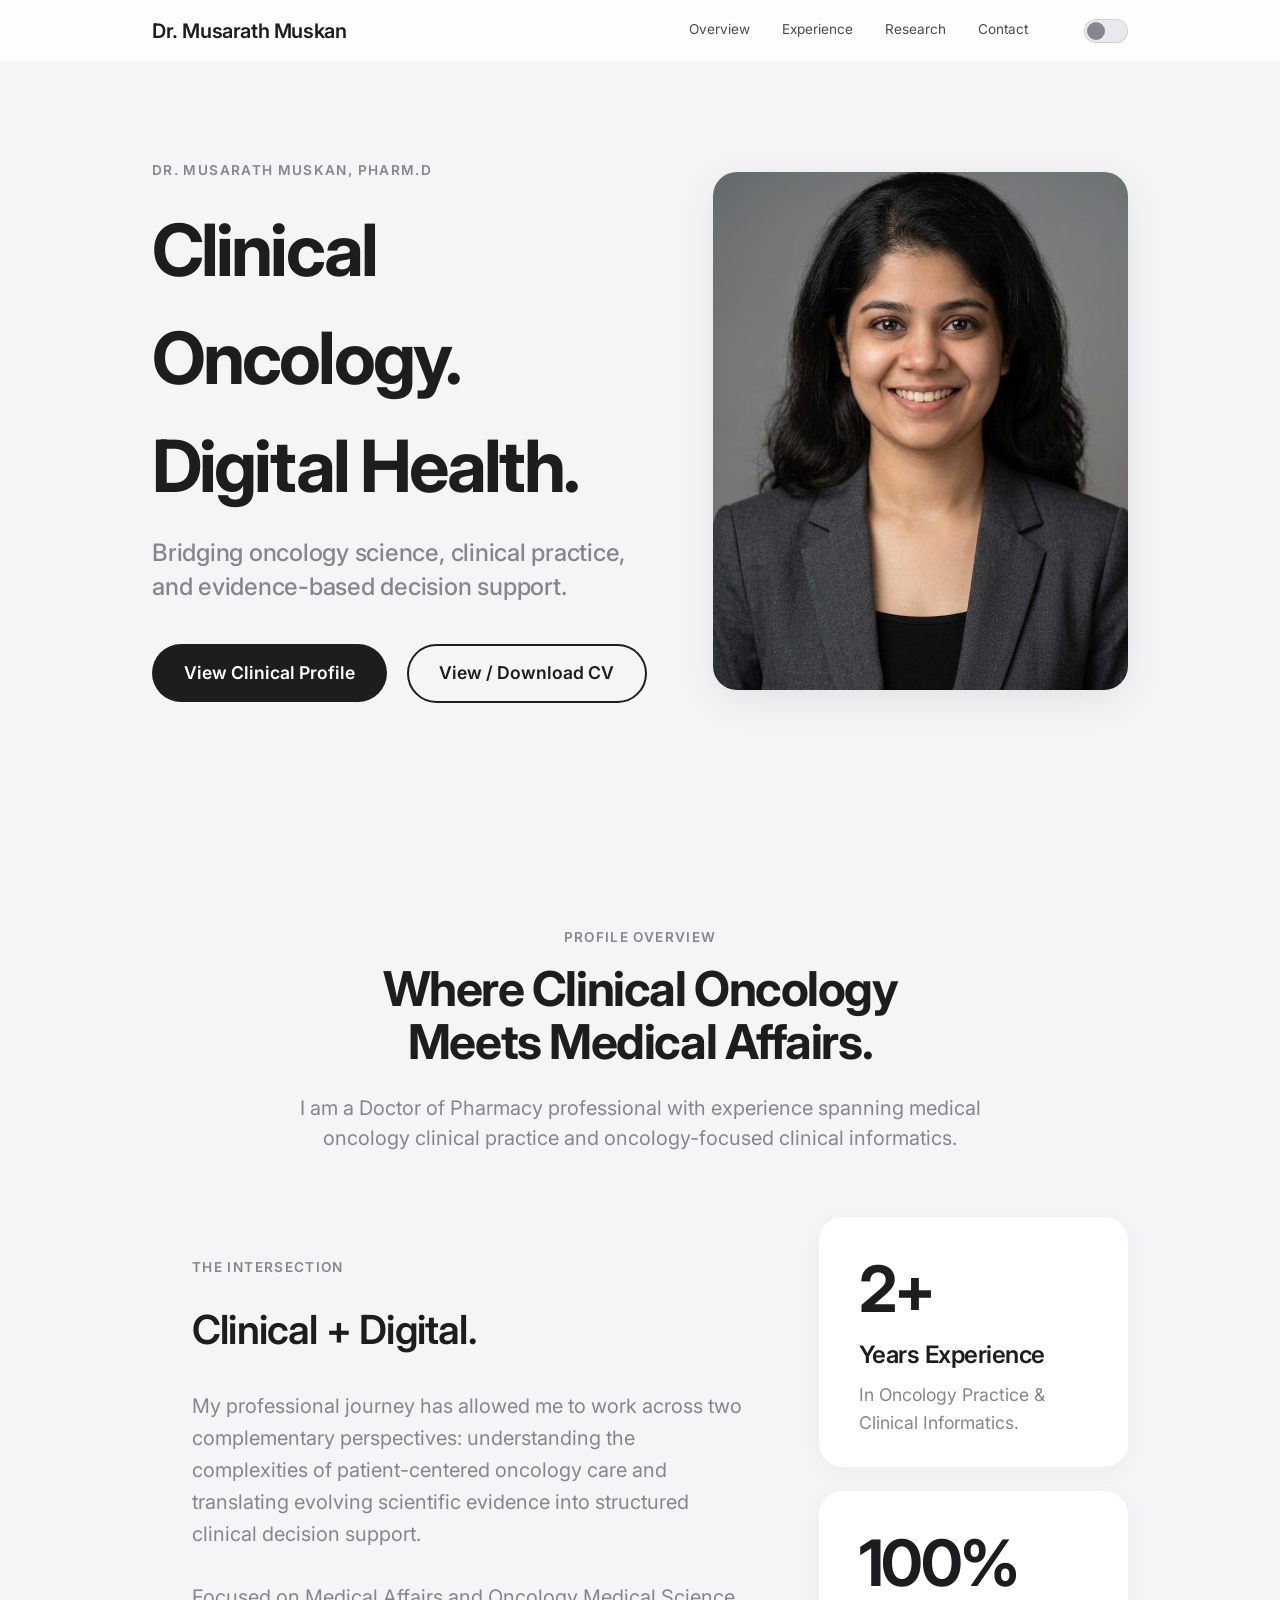
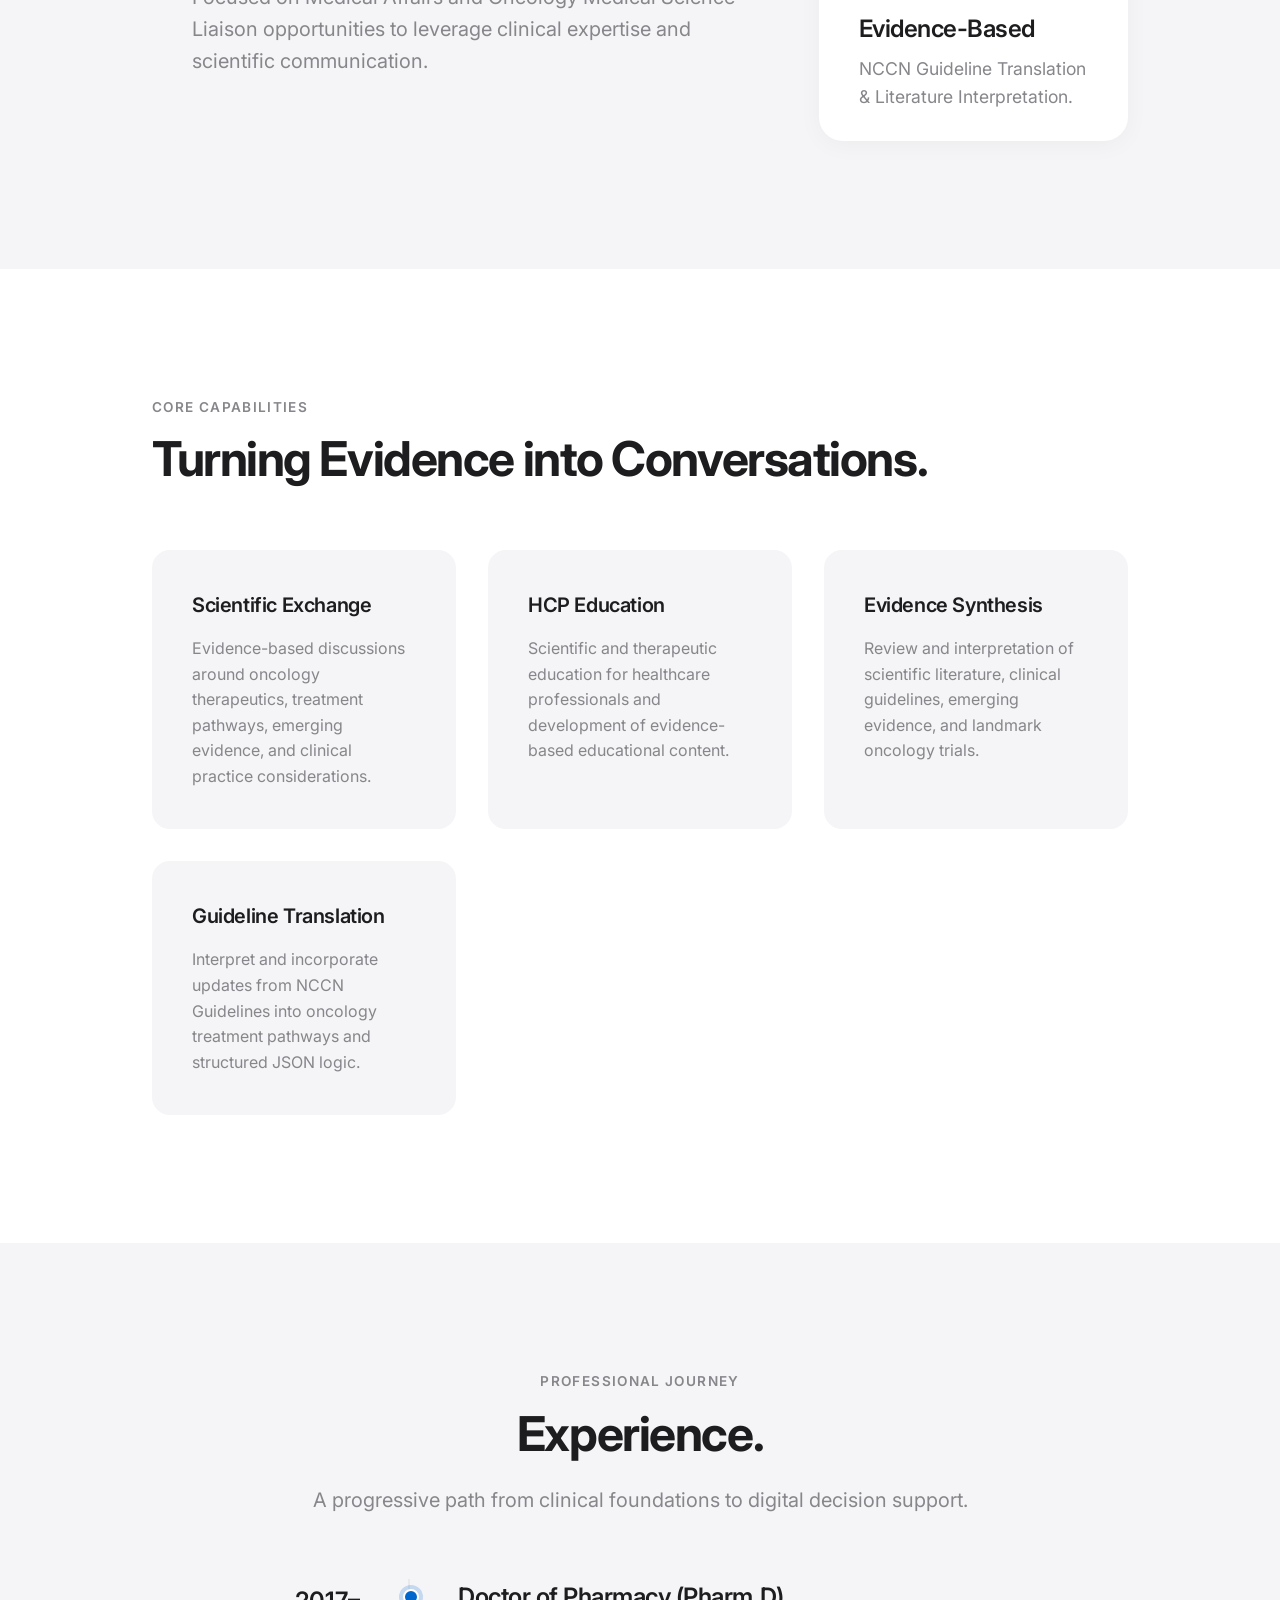
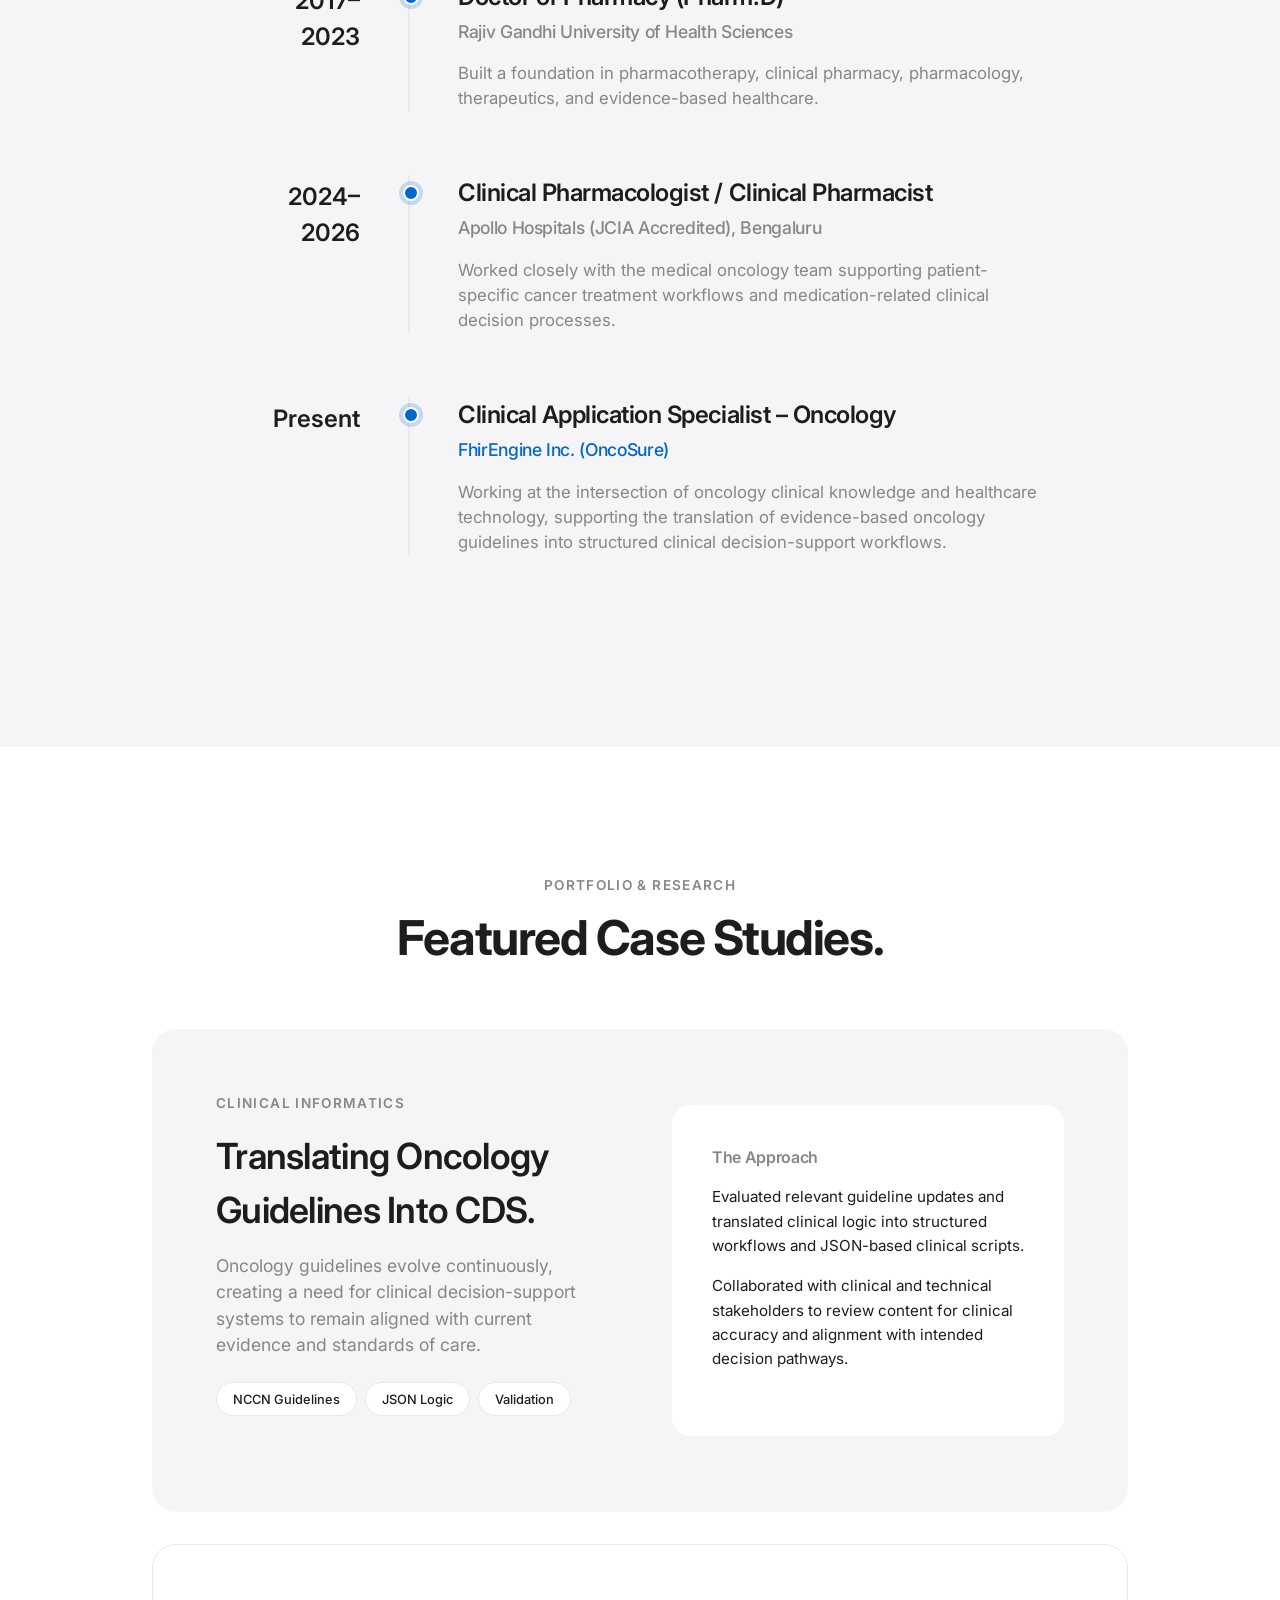
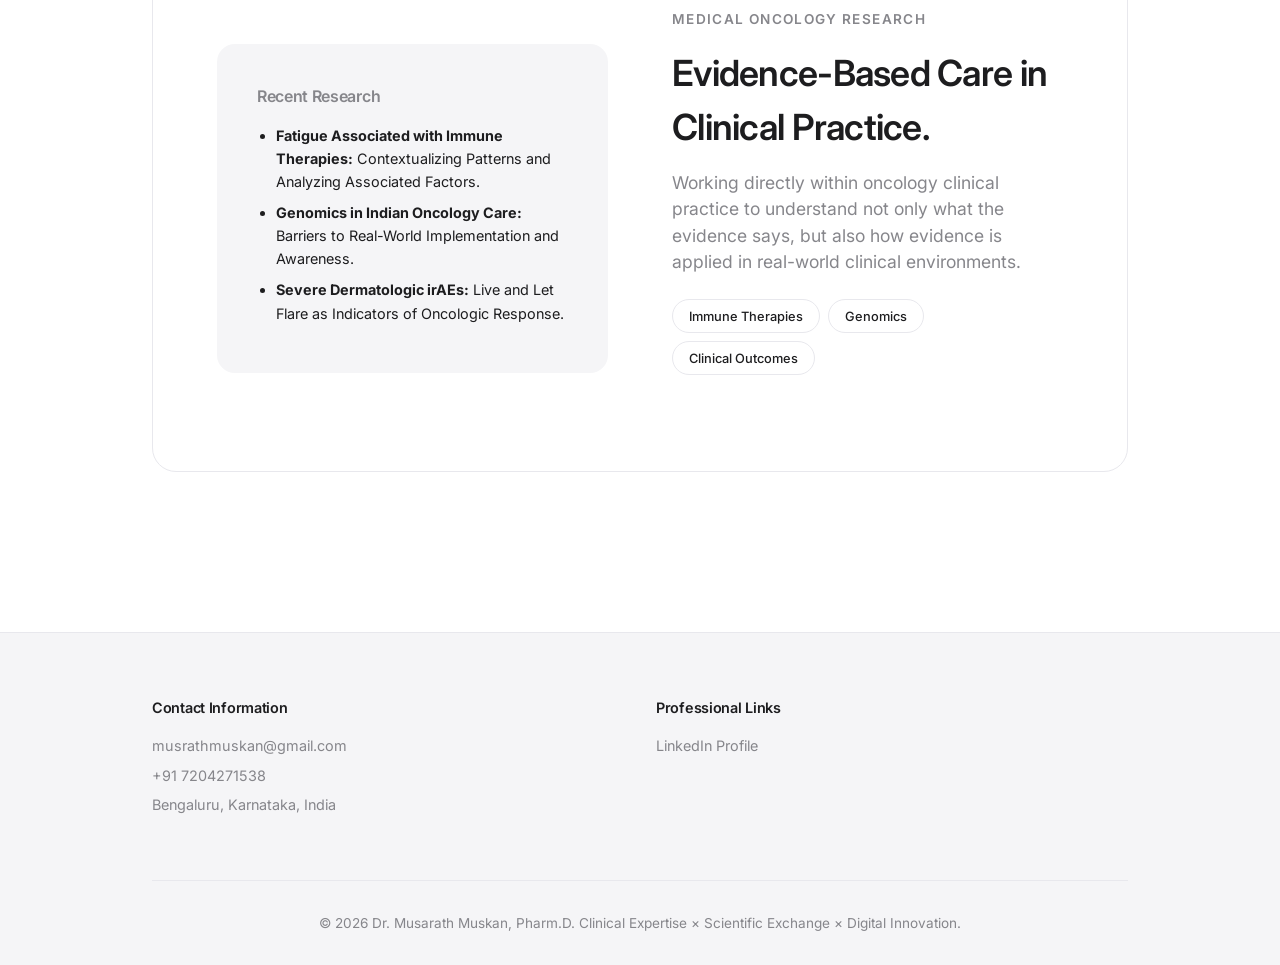
==== index.html @ 9c5adc6e "Initial commit: Clinical Portfolio" ====
<!DOCTYPE html>
<html lang="en">
<head>
    <meta charset="UTF-8">
    <meta name="viewport" content="width=device-width, initial-scale=1.0">
    <title>Dr. Musarath Muskan, Pharm.D</title>
    <meta name="description" content="Portfolio of Dr. Musarath Muskan, Pharm.D. Bridging clinical practice, oncology science, and digital decision support.">
    
    <!-- Open Graph / LinkedIn Meta Tags -->
    <meta property="og:type" content="website">
    <meta property="og:title" content="Dr. Musarath Muskan | Clinical Oncology & Digital Health">
    <meta property="og:description" content="Portfolio of Dr. Musarath Muskan, Pharm.D. Bridging oncology science, clinical practice, and evidence-based decision support.">
    <meta property="og:image" content="assets/profile.png">

    <link href="https://fonts.googleapis.com/css2?family=Inter:wght@400;500;600;700&display=swap" rel="stylesheet">
    <link rel="stylesheet" href="styles.css">
</head>
<body>

    <!-- NAVIGATION -->
    <nav class="navbar">
        <div class="container nav-content">
            <div class="nav-logo">Dr. Musarath Muskan</div>
            <div class="nav-links">
                <a href="#overview">Overview</a>
                <a href="#experience">Experience</a>
                <a href="#research">Research</a>
                <a href="#contact">Contact</a>
                
                <label class="theme-switch" aria-label="Toggle Dark Mode">
                    <input type="checkbox" id="theme-toggle">
                    <span class="slider"></span>
                </label>
            </div>
        </div>
    </nav>

    <main>
        <!-- HERO -->
        <section class="hero">
            <div class="container">
                <div class="hero-grid">
                    <div class="hero-content">
                        <span class="eyebrow reveal" style="text-align: left;">Dr. Musarath Muskan, Pharm.D</span>
                        <h1 class="hero-title reveal">Clinical Oncology.<br>Digital Health.</h1>
                        <p class="hero-subtitle reveal">Bridging oncology science, clinical practice, and evidence-based decision support.</p>
                        <div class="hero-actions reveal">
                            <a href="#overview" class="btn btn-primary">View Clinical Profile</a>
                            <a href="resume.html" class="btn btn-outline" style="margin-left: 1rem;">View / Download CV</a>
                        </div>
                    </div>
                    <div class="hero-visual reveal">
                        <div class="hero-image-container">
                            <img src="assets/profile.png" alt="Dr. Musarath Muskan" class="hero-image">
                        </div>
                    </div>
                </div>
            </div>
        </section>

        <!-- BENTO GRID (Overview) -->
        <section id="overview" class="bg-gray">
            <div class="container">
                <div class="text-center">
                    <span class="eyebrow reveal">Profile Overview</span>
                    <h2 class="section-title reveal">Where Clinical Oncology<br>Meets Medical Affairs.</h2>
                    <p class="section-subtitle reveal">I am a Doctor of Pharmacy professional with experience spanning medical oncology clinical practice and oncology-focused clinical informatics.</p>
                </div>

                <div class="bento-grid">
                    <div class="bento-card large reveal">
                        <span class="eyebrow">The Intersection</span>
                        <h3>Clinical + Digital.</h3>
                        <p>My professional journey has allowed me to work across two complementary perspectives: understanding the complexities of patient-centered oncology care and translating evolving scientific evidence into structured clinical decision support.</p>
                        <p class="text-muted">Focused on Medical Affairs and Oncology Medical Science Liaison opportunities to leverage clinical expertise and scientific communication.</p>
                    </div>
                    <div class="bento-card reveal">
                        <div class="stat-number">2+</div>
                        <h3>Years Experience</h3>
                        <p class="text-muted">In Oncology Practice & Clinical Informatics.</p>
                    </div>
                    <div class="bento-card reveal">
                        <div class="stat-number">100%</div>
                        <h3>Evidence-Based</h3>
                        <p class="text-muted">NCCN Guideline Translation & Literature Interpretation.</p>
                    </div>
                </div>
            </div>
        </section>

        <!-- CAPABILITIES (Cards Row) -->
        <section>
            <div class="container">
                <span class="eyebrow reveal">Core Capabilities</span>
                <h2 class="section-title reveal" style="margin-bottom: 4rem;">Turning Evidence into Conversations.</h2>
                
                <div class="cards-row">
                    <div class="info-card reveal">
                        <h4>Scientific Exchange</h4>
                        <p>Evidence-based discussions around oncology therapeutics, treatment pathways, emerging evidence, and clinical practice considerations.</p>
                    </div>
                    <div class="info-card reveal">
                        <h4>HCP Education</h4>
                        <p>Scientific and therapeutic education for healthcare professionals and development of evidence-based educational content.</p>
                    </div>
                    <div class="info-card reveal">
                        <h4>Evidence Synthesis</h4>
                        <p>Review and interpretation of scientific literature, clinical guidelines, emerging evidence, and landmark oncology trials.</p>
                    </div>
                    <div class="info-card reveal">
                        <h4>Guideline Translation</h4>
                        <p>Interpret and incorporate updates from NCCN Guidelines into oncology treatment pathways and structured JSON logic.</p>
                    </div>
                </div>
            </div>
        </section>

        <!-- EXPERIENCE (Timeline) -->
        <section id="experience" class="bg-gray">
            <div class="container">
                <div class="text-center">
                    <span class="eyebrow reveal">Professional Journey</span>
                    <h2 class="section-title reveal">Experience.</h2>
                    <p class="section-subtitle reveal">A progressive path from clinical foundations to digital decision support.</p>
                </div>

                <div class="journey-timeline">
                    <div class="journey-item reveal">
                        <div class="journey-year">2017–2023</div>
                        <div class="journey-content">
                            <h3>Doctor of Pharmacy (Pharm.D)</h3>
                            <h4>Rajiv Gandhi University of Health Sciences</h4>
                            <p>Built a foundation in pharmacotherapy, clinical pharmacy, pharmacology, therapeutics, and evidence-based healthcare.</p>
                        </div>
                    </div>
                    <div class="journey-item reveal">
                        <div class="journey-year">2024–2026</div>
                        <div class="journey-content">
                            <h3>Clinical Pharmacologist / Clinical Pharmacist</h3>
                            <h4>Apollo Hospitals (JCIA Accredited), Bengaluru</h4>
                            <p>Worked closely with the medical oncology team supporting patient-specific cancer treatment workflows and medication-related clinical decision processes.</p>
                        </div>
                    </div>
                    <div class="journey-item active reveal">
                        <div class="journey-year">Present</div>
                        <div class="journey-content">
                            <h3>Clinical Application Specialist – Oncology</h3>
                            <h4 style="color: var(--accent-blue);">FhirEngine Inc. (OncoSure)</h4>
                            <p>Working at the intersection of oncology clinical knowledge and healthcare technology, supporting the translation of evidence-based oncology guidelines into structured clinical decision-support workflows.</p>
                        </div>
                    </div>
                </div>
            </div>
        </section>

        <!-- CASE STUDIES -->
        <section id="research">
            <div class="container">
                <span class="eyebrow reveal text-center">Portfolio & Research</span>
                <h2 class="section-title reveal text-center" style="margin-bottom: 4rem;">Featured Case Studies.</h2>

                <!-- Case 1 -->
                <div class="case-study reveal">
                    <div>
                        <span class="eyebrow">Clinical Informatics</span>
                        <h3>Translating Oncology Guidelines Into CDS.</h3>
                        <p>Oncology guidelines evolve continuously, creating a need for clinical decision-support systems to remain aligned with current evidence and standards of care.</p>
                        <div class="case-tags">
                            <span class="case-tag">NCCN Guidelines</span>
                            <span class="case-tag">JSON Logic</span>
                            <span class="case-tag">Validation</span>
                        </div>
                    </div>
                    <div>
                        <div class="info-card" style="background: var(--bg-card);">
                            <h4 style="font-size: 1rem; color: var(--text-secondary);">The Approach</h4>
                            <p style="font-size: 0.95rem; margin-bottom: 1rem; color: var(--text-primary);">Evaluated relevant guideline updates and translated clinical logic into structured workflows and JSON-based clinical scripts.</p>
                            <p style="font-size: 0.95rem; color: var(--text-primary);">Collaborated with clinical and technical stakeholders to review content for clinical accuracy and alignment with intended decision pathways.</p>
                        </div>
                    </div>
                </div>

                <!-- Case 2 -->
                <div class="case-study reverse reveal">
                    <div>
                        <div class="info-card">
                            <h4 style="font-size: 1rem; color: var(--text-secondary);">Recent Research</h4>
                            <ul style="font-size: 0.9rem; color: var(--text-primary); padding-left: 1.2rem; line-height: 1.6;">
                                <li style="margin-bottom: 0.5rem;"><strong>Fatigue Associated with Immune Therapies:</strong> Contextualizing Patterns and Analyzing Associated Factors.</li>
                                <li style="margin-bottom: 0.5rem;"><strong>Genomics in Indian Oncology Care:</strong> Barriers to Real-World Implementation and Awareness.</li>
                                <li style="margin-bottom: 0.5rem;"><strong>Severe Dermatologic irAEs:</strong> Live and Let Flare as Indicators of Oncologic Response.</li>
                            </ul>
                        </div>
                    </div>
                    <div>
                        <span class="eyebrow">Medical Oncology Research</span>
                        <h3>Evidence-Based Care in Clinical Practice.</h3>
                        <p>Working directly within oncology clinical practice to understand not only what the evidence says, but also how evidence is applied in real-world clinical environments.</p>
                        <div class="case-tags">
                            <span class="case-tag">Immune Therapies</span>
                            <span class="case-tag">Genomics</span>
                            <span class="case-tag">Clinical Outcomes</span>
                        </div>
                    </div>
                </div>
            </div>
        </section>
    </main>

    <footer class="site-footer" id="contact">
        <div class="container">
            <div class="footer-grid">
                <div class="footer-col">
                    <h4>Contact Information</h4>
                    <a href="mailto:musrathmuskan@gmail.com">musrathmuskan@gmail.com</a>
                    <a href="tel:+917204271538">+91 7204271538</a>
                    <p class="text-muted" style="font-size: 0.9rem; margin-top: 0.5rem;">Bengaluru, Karnataka, India</p>
                </div>
                <div class="footer-col">
                    <h4>Professional Links</h4>
                    <a href="https://www.linkedin.com/in/dr-musarath-muskan-1335891b9/" target="_blank">LinkedIn Profile</a>
                </div>
            </div>
            <div class="footer-bottom">
                &copy; 2026 Dr. Musarath Muskan, Pharm.D. Clinical Expertise × Scientific Exchange × Digital Innovation.
            </div>
        </div>
    </footer>

    <script src="script.js"></script>
</body>
</html>
---- styles.css ----
:root {
    /* Colors (Apple Aesthetic) */
    --bg-primary: #ffffff;
    --bg-secondary: #f5f5f7;
    --bg-tertiary: #e8e8ed;
    --bg-card: #ffffff;
    
    --text-primary: #1d1d1f;
    --text-secondary: #86868b;
    --text-tertiary: #cecece;
    
    --accent-blue: #0066cc;
    --accent-blue-hover: #0077ed;
    
    /* Navbar Theme */
    --nav-bg: rgba(255, 255, 255, 0.8);
    --nav-bg-scrolled: rgba(255, 255, 255, 0.95);
    --nav-border: rgba(0, 0, 0, 0.05);
    --nav-border-scrolled: rgba(0, 0, 0, 0.1);
    
    /* Typography */
    --font-sans: 'Inter', -apple-system, BlinkMacSystemFont, "Segoe UI", Roboto, Helvetica, Arial, sans-serif;
    
    /* Layout */
    --border-radius-lg: 24px;
    --border-radius-md: 18px;
    --shadow-soft: 0 4px 24px rgba(0, 0, 0, 0.04);
    --shadow-hover: 0 10px 40px rgba(0, 0, 0, 0.08);
    
    /* Transitions */
    --transition-smooth: all 0.4s cubic-bezier(0.25, 1, 0.5, 1);
}

[data-theme="dark"] {
    --bg-primary: #000000;
    --bg-secondary: #141414;
    --bg-tertiary: #2d2d2f;
    --bg-card: #1c1c1e;
    
    --text-primary: #ffffff;
    --text-secondary: #ebebf5; /* Much brighter for readability */
    --text-tertiary: rgba(235, 235, 245, 0.6);
    
    --accent-blue: #2997ff;
    --accent-blue-hover: #0071e3;
    
    --nav-bg: rgba(0, 0, 0, 0.8);
    --nav-bg-scrolled: rgba(29, 29, 31, 0.95);
    --nav-border: rgba(255, 255, 255, 0.1);
    --nav-border-scrolled: rgba(255, 255, 255, 0.15);
    
    --shadow-soft: 0 4px 24px rgba(0, 0, 0, 0.4);
    --shadow-hover: 0 10px 40px rgba(0, 0, 0, 0.6);
}

* {
    margin: 0;
    padding: 0;
    box-sizing: border-box;
    -webkit-font-smoothing: antialiased;
    -moz-osx-font-smoothing: grayscale;
}

html {
    scroll-behavior: smooth;
    font-size: 16px;
}

body {
    font-family: var(--font-sans);
    color: var(--text-primary);
    background-color: var(--bg-primary);
    line-height: 1.5;
    overflow-x: hidden;
}

h1, h2, h3, h4, h5, h6 {
    font-weight: 600;
    letter-spacing: -0.02em;
}

a {
    text-decoration: none;
    color: var(--accent-blue);
    transition: var(--transition-smooth);
}
a:hover {
    text-decoration: underline;
}

.container {
    max-width: 1040px;
    margin: 0 auto;
    padding: 0 2rem;
}

section {
    padding: 8rem 0;
}
section.bg-gray {
    background-color: var(--bg-secondary);
}

/* Typography Utilities */
.text-center { text-align: center; }
.text-muted { color: var(--text-secondary); }

.eyebrow {
    font-size: 0.85rem;
    font-weight: 600;
    text-transform: uppercase;
    letter-spacing: 0.1em;
    color: var(--text-secondary);
    margin-bottom: 1rem;
    display: block;
}

.section-title {
    font-size: 3rem;
    font-weight: 700;
    line-height: 1.1;
    margin-bottom: 1.5rem;
    letter-spacing: -0.03em;
}

.section-subtitle {
    font-size: 1.25rem;
    color: var(--text-secondary);
    max-width: 700px;
    margin: 0 auto 4rem;
}

/* ===============
   NAVIGATION
   =============== */
.navbar {
    position: fixed;
    top: 0; width: 100%;
    z-index: 100;
    background-color: var(--nav-bg);
    backdrop-filter: saturate(180%) blur(20px);
    -webkit-backdrop-filter: saturate(180%) blur(20px);
    border-bottom: 1px solid var(--nav-border);
    padding: 1rem 0;
    transition: var(--transition-smooth);
}
.navbar.scrolled {
    background-color: var(--nav-bg-scrolled);
    border-bottom: 1px solid var(--nav-border-scrolled);
}

.nav-content {
    display: flex;
    justify-content: space-between;
    align-items: center;
}

.nav-logo {
    font-size: 1.25rem;
    font-weight: 600;
    color: var(--text-primary);
    letter-spacing: -0.02em;
}

.nav-links {
    display: flex;
    gap: 2rem;
}

.nav-links a {
    color: var(--text-primary);
    font-size: 0.85rem;
    font-weight: 400;
    opacity: 0.8;
}
.nav-links a:hover {
    opacity: 1;
    text-decoration: none;
}

/* Theme Switch Toggle */
.theme-switch {
    position: relative;
    display: inline-block;
    width: 44px;
    height: 24px;
    margin-left: 1.5rem;
}
.theme-switch input {
    opacity: 0;
    width: 0;
    height: 0;
}
.slider {
    position: absolute;
    cursor: pointer;
    top: 0; left: 0; right: 0; bottom: 0;
    background-color: var(--bg-tertiary);
    transition: var(--transition-smooth);
    border-radius: 24px;
    border: 1px solid var(--nav-border-scrolled);
}
.slider:before {
    position: absolute;
    content: "";
    height: 18px;
    width: 18px;
    left: 2px;
    bottom: 2px;
    background-color: var(--text-secondary);
    transition: var(--transition-smooth);
    border-radius: 50%;
}
input:checked + .slider {
    background-color: var(--accent-blue);
    border-color: var(--accent-blue);
}
input:checked + .slider:before {
    transform: translateX(20px);
    background-color: #ffffff;
}

/* ===============
   HERO SECTION
   =============== */
.hero {
    padding-top: 10rem;
    padding-bottom: 6rem;
    background-color: var(--bg-secondary);
    overflow: hidden;
}

.hero-grid {
    display: grid;
    grid-template-columns: 1.2fr 1fr;
    gap: 4rem;
    align-items: center;
}

.hero-content {
    text-align: left;
}

.hero-title {
    font-size: 4.5rem;
    font-weight: 700;
    letter-spacing: -0.04em;
    margin-bottom: 1rem;
}

.hero-subtitle {
    font-size: 1.5rem;
    color: var(--text-secondary);
    font-weight: 500;
    letter-spacing: -0.01em;
    margin-bottom: 2.5rem;
    line-height: 1.4;
}

.btn {
    display: inline-block;
    padding: 1rem 2rem;
    border-radius: 50px;
    font-size: 1.1rem;
    font-weight: 600;
    cursor: pointer;
    transition: var(--transition-smooth);
    border: none;
}

.btn-primary {
    background-color: var(--text-primary);
    color: var(--bg-primary);
}
.btn-primary:hover {
    background-color: var(--accent-blue);
    color: #ffffff;
    transform: translateY(-2px);
    box-shadow: var(--shadow-soft);
    text-decoration: none;
}

.btn-outline {
    background-color: transparent;
    color: var(--text-primary);
    border: 2px solid var(--text-primary);
    padding: 0.9rem 1.9rem; /* Adjust padding to account for border */
}
.btn-outline:hover {
    background-color: var(--text-primary);
    color: var(--bg-primary);
    text-decoration: none;
}

.hero-visual {
    position: relative;
}

.hero-image-container {
    max-width: 100%;
    border-radius: var(--border-radius-lg);
    box-shadow: var(--shadow-hover);
    overflow: hidden;
    background-color: var(--bg-card);
    aspect-ratio: 4/5;
}
.hero-image {
    width: 100%;
    height: auto;
    display: block;
    transform: scale(1.1) translateY(2%);
    object-fit: cover;
    object-position: top center;
}

/* ===============
   BENTO GRID (ABOUT)
   =============== */
.bento-grid {
    display: grid;
    grid-template-columns: repeat(3, 1fr);
    grid-auto-rows: 250px;
    gap: 1.5rem;
}

.bento-card {
    background: var(--bg-card);
    border-radius: var(--border-radius-lg);
    padding: 2.5rem;
    box-shadow: var(--shadow-soft);
    display: flex;
    flex-direction: column;
    justify-content: space-between;
    transition: var(--transition-smooth);
}
.bento-card:hover {
    box-shadow: var(--shadow-hover);
    transform: translateY(-4px);
}

.bento-card.large {
    grid-column: span 2;
    grid-row: span 2;
    background: var(--bg-secondary);
    box-shadow: none;
}
.bento-card.large:hover {
    transform: none;
}

.bento-card h3 {
    font-size: 1.5rem;
    margin-bottom: 0.5rem;
}
.bento-card.large h3 {
    font-size: 2.5rem;
    margin-bottom: 1.5rem;
    letter-spacing: -0.02em;
}
.bento-card p {
    color: var(--text-secondary);
    font-size: 1.1rem;
    line-height: 1.6;
}
.bento-card.large p {
    font-size: 1.25rem;
    margin-bottom: 1.5rem;
}

.stat-number {
    font-size: 4rem;
    font-weight: 700;
    letter-spacing: -0.04em;
    color: var(--text-primary);
    line-height: 1;
    margin-bottom: 1rem;
}

/* ===============
   CAROUSEL / ROW GRID
   =============== */
.cards-row {
    display: grid;
    grid-template-columns: repeat(auto-fit, minmax(300px, 1fr));
    gap: 2rem;
}

.info-card {
    background: var(--bg-secondary);
    border-radius: var(--border-radius-md);
    padding: 2.5rem;
}

.info-card h4 {
    font-size: 1.25rem;
    margin-bottom: 1rem;
}

.info-card p {
    color: var(--text-secondary);
    font-size: 1rem;
    line-height: 1.6;
}

/* ===============
   TIMELINE (APPLE STYLE)
   =============== */
.journey-timeline {
    max-width: 800px;
    margin: 0 auto;
}

.journey-item {
    display: flex;
    gap: 3rem;
    margin-bottom: 4rem;
}

.journey-year {
    font-size: 1.5rem;
    font-weight: 600;
    color: var(--text-secondary);
    flex: 0 0 120px;
    text-align: right;
    padding-top: 0.25rem;
}

.journey-content {
    flex: 1;
    padding-left: 3rem;
    border-left: 2px solid var(--bg-tertiary);
    position: relative;
}

.journey-content::before {
    content: '';
    position: absolute;
    left: -7px;
    top: 10px;
    width: 12px; height: 12px;
    border-radius: 50%;
    background: var(--text-secondary);
    border: 2px solid var(--bg-primary);
}

.journey-item.active .journey-year {
    color: var(--text-primary);
}
.journey-item.active .journey-content::before {
    background: var(--accent-blue);
    box-shadow: 0 0 0 4px rgba(0, 102, 204, 0.2);
}

.journey-content h3 {
    font-size: 1.5rem;
    margin-bottom: 0.25rem;
}
.journey-content h4 {
    font-size: 1.1rem;
    font-weight: 500;
    color: var(--text-secondary);
    margin-bottom: 1rem;
}
.journey-content p {
    font-size: 1.05rem;
    color: var(--text-secondary);
}

/* ===============
   CASE STUDIES
   =============== */
.case-study {
    background: var(--bg-secondary);
    border-radius: var(--border-radius-lg);
    padding: 4rem;
    margin-bottom: 2rem;
    display: grid;
    grid-template-columns: 1fr 1fr;
    gap: 4rem;
    align-items: center;
}

.case-study.reverse {
    background: var(--bg-primary);
    border: 1px solid var(--bg-tertiary);
}

.case-study h3 {
    font-size: 2.25rem;
    margin-bottom: 1rem;
    letter-spacing: -0.02em;
}

.case-study p {
    font-size: 1.1rem;
    color: var(--text-secondary);
    margin-bottom: 1.5rem;
}

.case-tags {
    display: flex;
    gap: 0.5rem;
    flex-wrap: wrap;
    margin-bottom: 2rem;
}
.case-tag {
    padding: 0.4rem 1rem;
    background: var(--bg-card);
    border: 1px solid var(--bg-tertiary);
    border-radius: 50px;
    font-size: 0.8rem;
    font-weight: 500;
    color: var(--text-primary);
}

/* ===============
   FOOTER
   =============== */
.site-footer {
    background-color: var(--bg-secondary);
    padding: 4rem 0 2rem;
    border-top: 1px solid var(--bg-tertiary);
}

.footer-grid {
    display: grid;
    grid-template-columns: 1fr 1fr;
    gap: 2rem;
    margin-bottom: 4rem;
}

.footer-col h4 {
    font-size: 0.9rem;
    font-weight: 600;
    margin-bottom: 1rem;
}

.footer-col a {
    display: block;
    color: var(--text-secondary);
    font-size: 0.9rem;
    margin-bottom: 0.5rem;
}
.footer-col a:hover {
    color: var(--text-primary);
}

.footer-bottom {
    text-align: center;
    padding-top: 2rem;
    border-top: 1px solid var(--bg-tertiary);
    color: var(--text-secondary);
    font-size: 0.85rem;
}

/* Animations */
.reveal {
    opacity: 0;
    transform: translateY(30px);
    transition: all 0.8s cubic-bezier(0.25, 1, 0.5, 1);
}
.reveal.active {
    opacity: 1;
    transform: translateY(0);
}

/* Responsive */
@media (max-width: 900px) {
    .bento-grid, .case-study, .hero-grid { grid-template-columns: 1fr; }
    .hero-grid { gap: 2rem; }
    .hero-content { text-align: center; }
    .hero-content .eyebrow { text-align: center !important; }
    .bento-card.large { grid-column: span 1; grid-row: auto; }
    .hero-title { font-size: 3rem; }
    .hero-subtitle { font-size: 1.25rem; }
    .journey-item { flex-direction: column; gap: 1rem; }
    .journey-year { text-align: left; }
    .journey-content { border-left: none; padding-left: 0; }
    .journey-content::before { display: none; }
    .nav-links { display: none; }
}
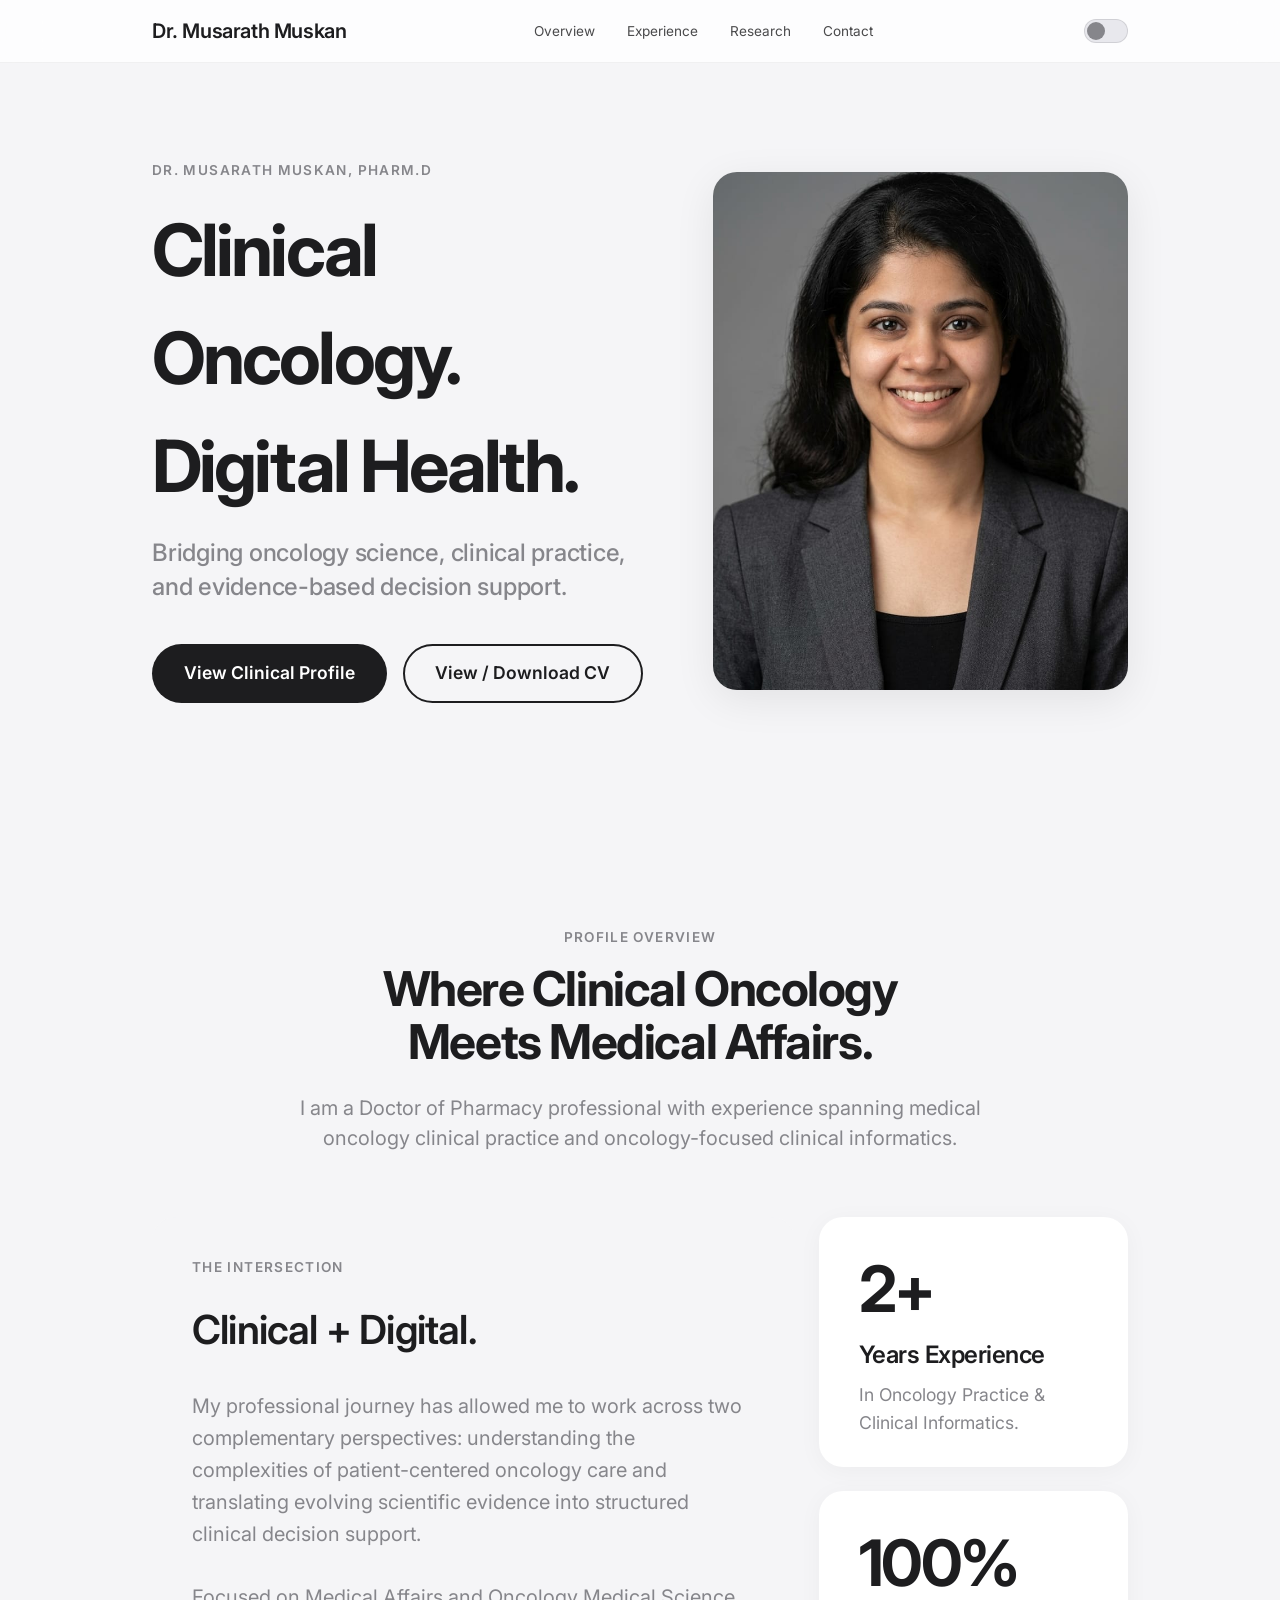
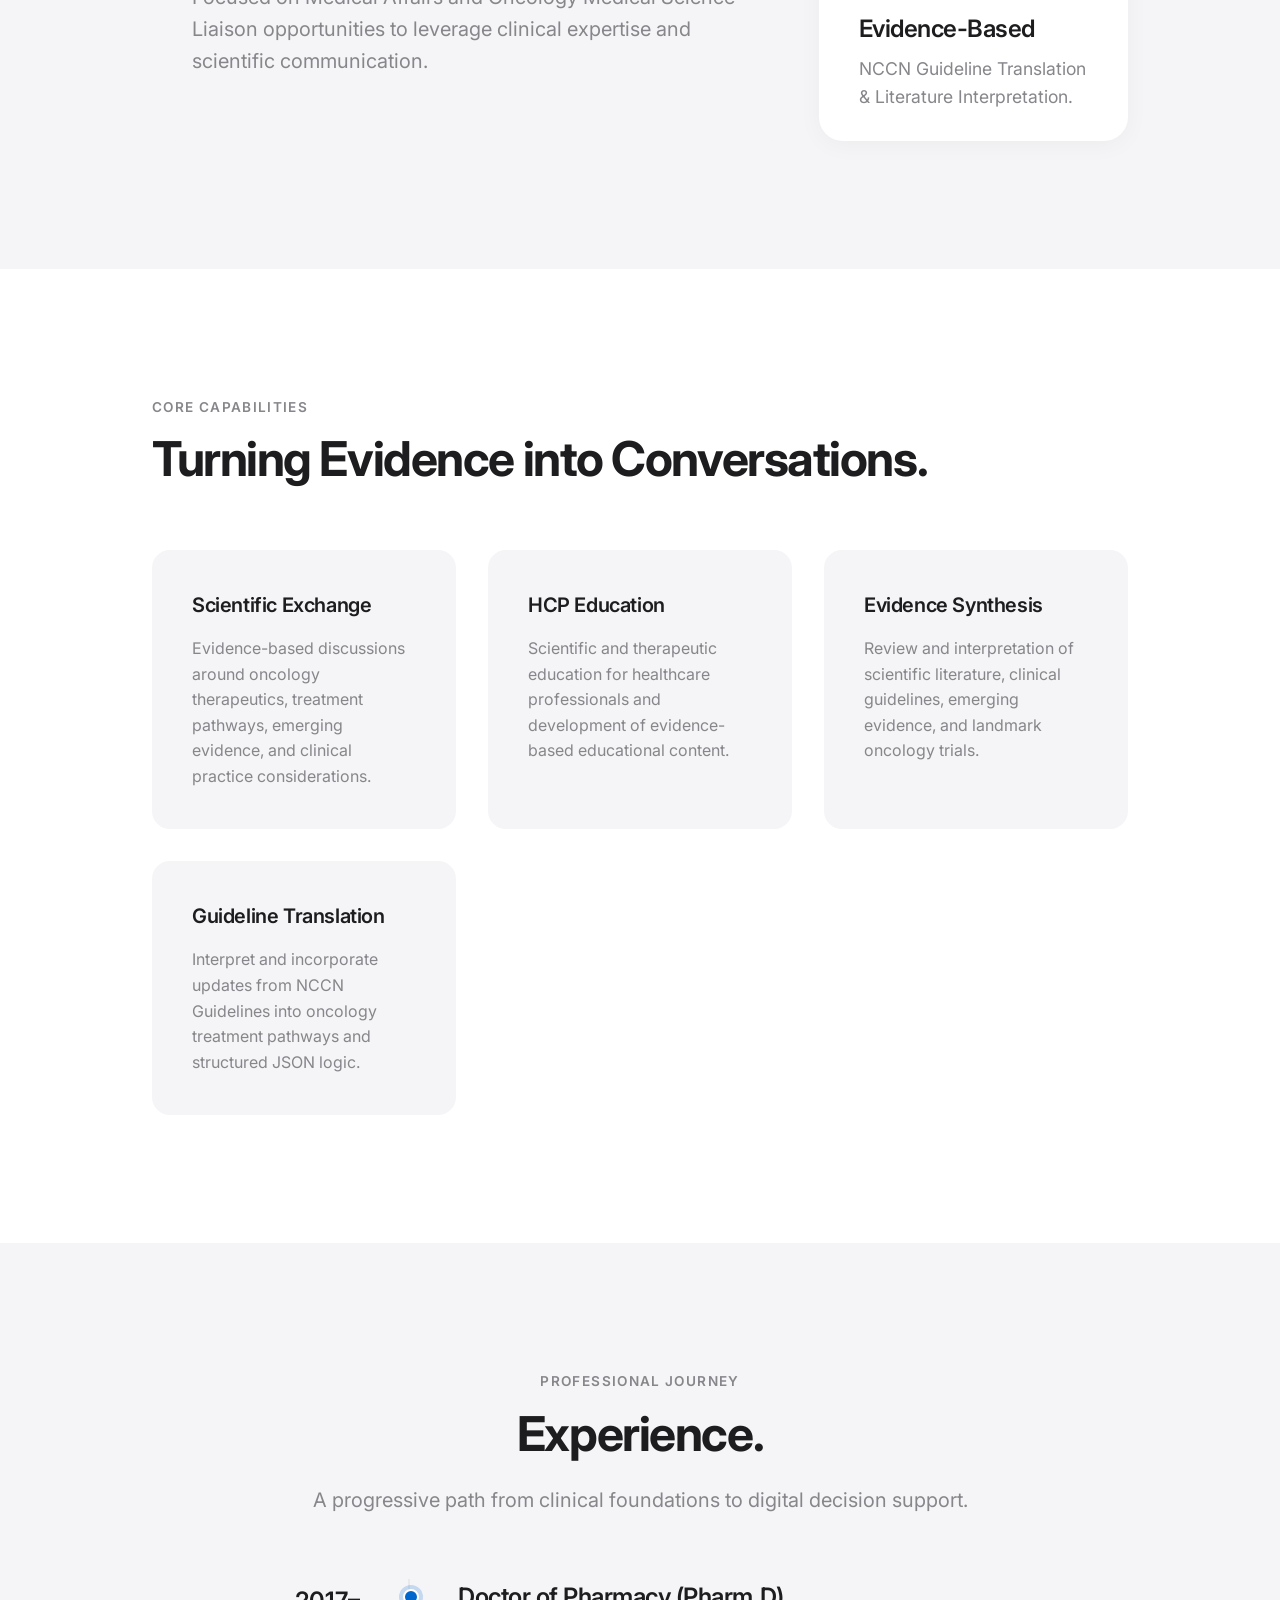
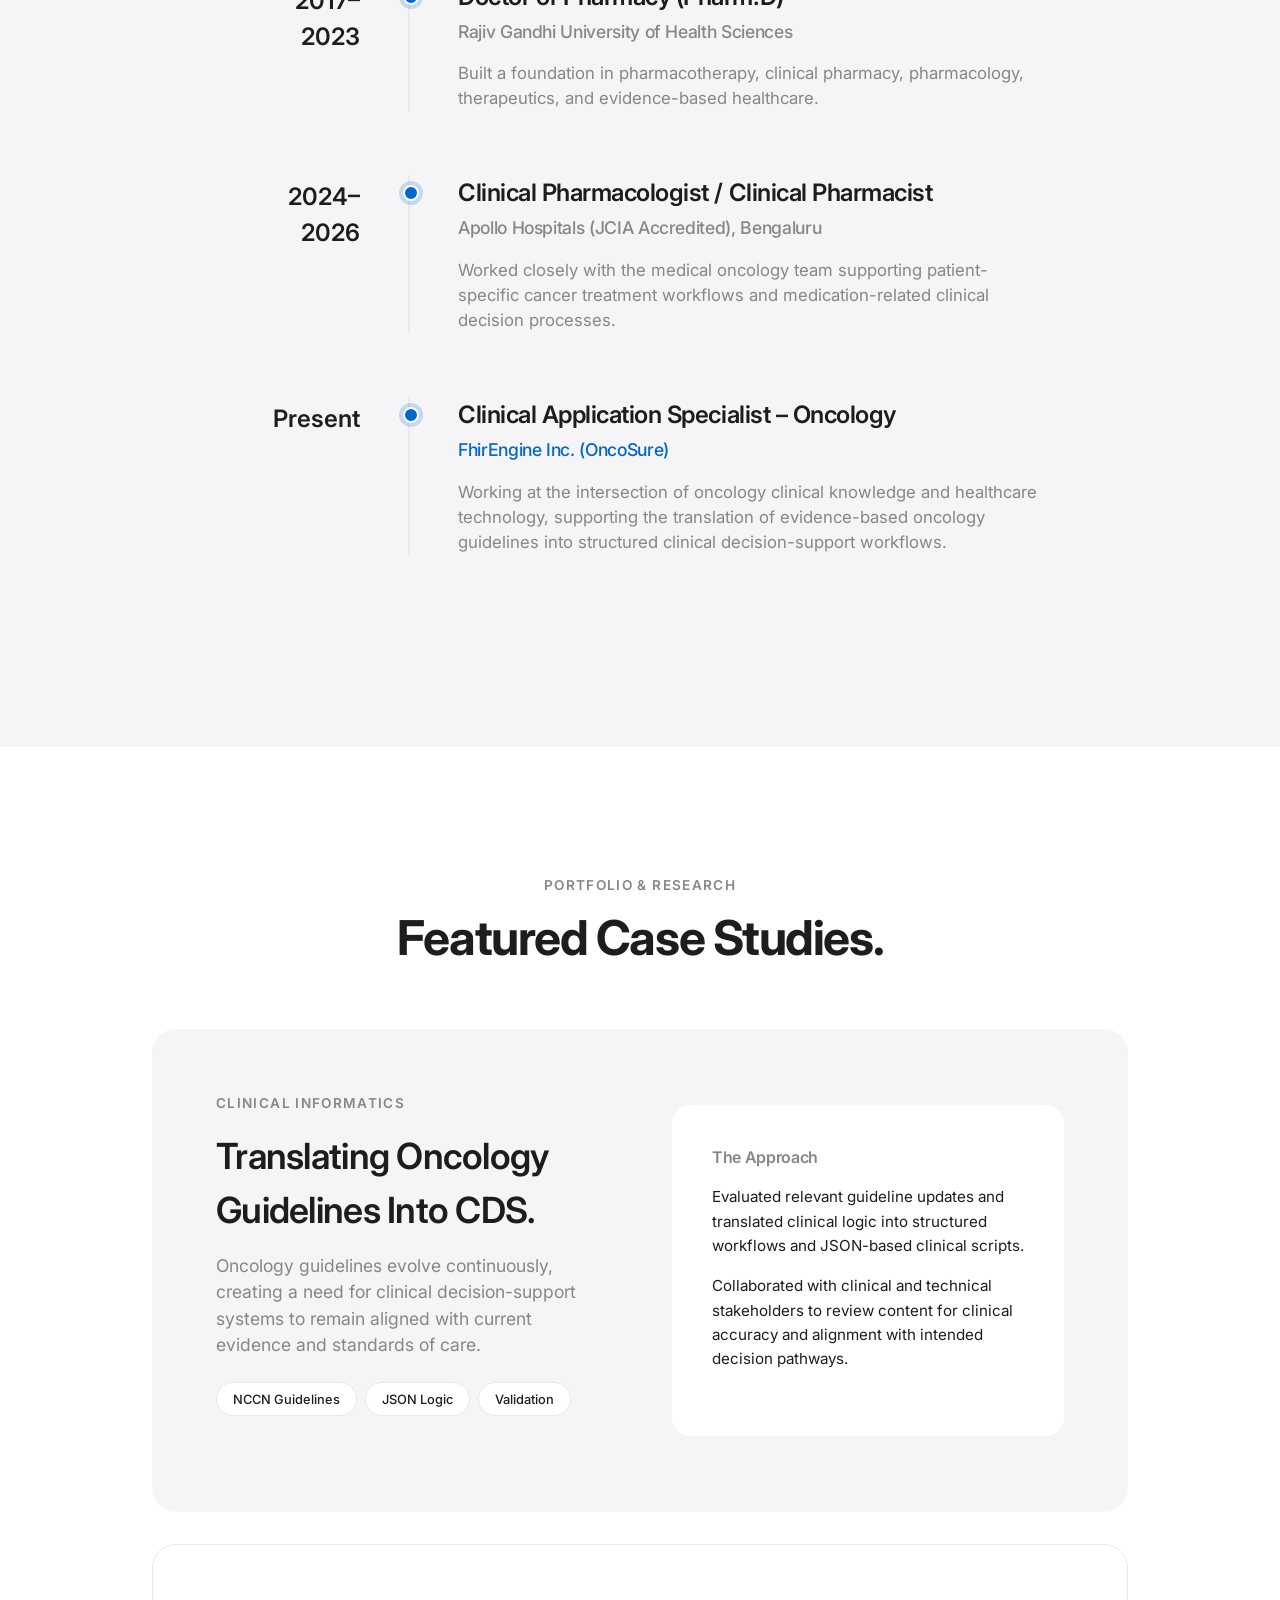
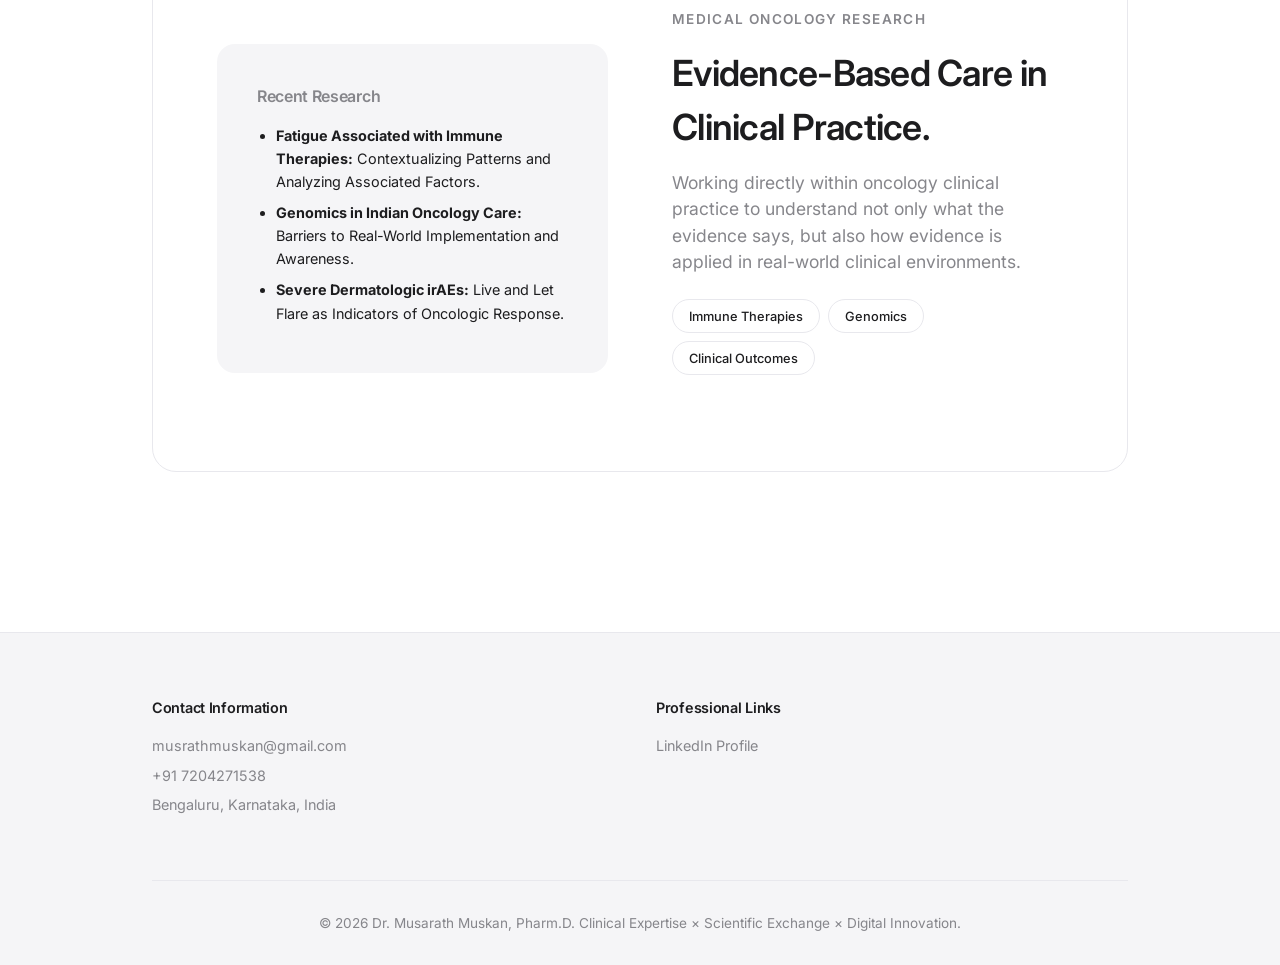
==== commit e50c379c: "Fix mobile responsiveness" ====
--- a/index.html
+++ b/index.html
@@ -26,12 +26,11 @@
                 <a href="#experience">Experience</a>
                 <a href="#research">Research</a>
                 <a href="#contact">Contact</a>
-                
-                <label class="theme-switch" aria-label="Toggle Dark Mode">
-                    <input type="checkbox" id="theme-toggle">
-                    <span class="slider"></span>
-                </label>
-            </div>
+            </div>
+            <label class="theme-switch" aria-label="Toggle Dark Mode">
+                <input type="checkbox" id="theme-toggle">
+                <span class="slider"></span>
+            </label>
         </div>
     </nav>
 
@@ -46,7 +45,7 @@
                         <p class="hero-subtitle reveal">Bridging oncology science, clinical practice, and evidence-based decision support.</p>
                         <div class="hero-actions reveal">
                             <a href="#overview" class="btn btn-primary">View Clinical Profile</a>
-                            <a href="resume.html" class="btn btn-outline" style="margin-left: 1rem;">View / Download CV</a>
+                            <a href="resume.html" class="btn btn-outline">View / Download CV</a>
                         </div>
                     </div>
                     <div class="hero-visual reveal">
--- a/styles.css
+++ b/styles.css
@@ -257,6 +257,12 @@
     line-height: 1.4;
 }
 
+.hero-actions {
+    display: flex;
+    gap: 1rem;
+    flex-wrap: wrap;
+}
+
 .btn {
     display: inline-block;
     padding: 1rem 2rem;
@@ -566,16 +572,22 @@
 
 /* Responsive */
 @media (max-width: 900px) {
-    .bento-grid, .case-study, .hero-grid { grid-template-columns: 1fr; }
+    .bento-grid, .case-study, .hero-grid, .footer-grid { grid-template-columns: 1fr; }
+    .hero { padding-top: 8rem; padding-bottom: 4rem; }
     .hero-grid { gap: 2rem; }
     .hero-content { text-align: center; }
     .hero-content .eyebrow { text-align: center !important; }
+    .hero-actions { justify-content: center; }
     .bento-card.large { grid-column: span 1; grid-row: auto; }
-    .hero-title { font-size: 3rem; }
-    .hero-subtitle { font-size: 1.25rem; }
+    .hero-title { font-size: 2.5rem; }
+    .hero-subtitle { font-size: 1.15rem; }
     .journey-item { flex-direction: column; gap: 1rem; }
-    .journey-year { text-align: left; }
+    .journey-year { text-align: left; font-size: 1.25rem; }
     .journey-content { border-left: none; padding-left: 0; }
     .journey-content::before { display: none; }
+    .case-study { padding: 2rem; gap: 2rem; }
+    .case-study h3 { font-size: 1.75rem; }
     .nav-links { display: none; }
-}
+    .theme-switch { margin-left: auto; } /* Push toggle to right side */
+    .btn { width: 100%; text-align: center; }
+}
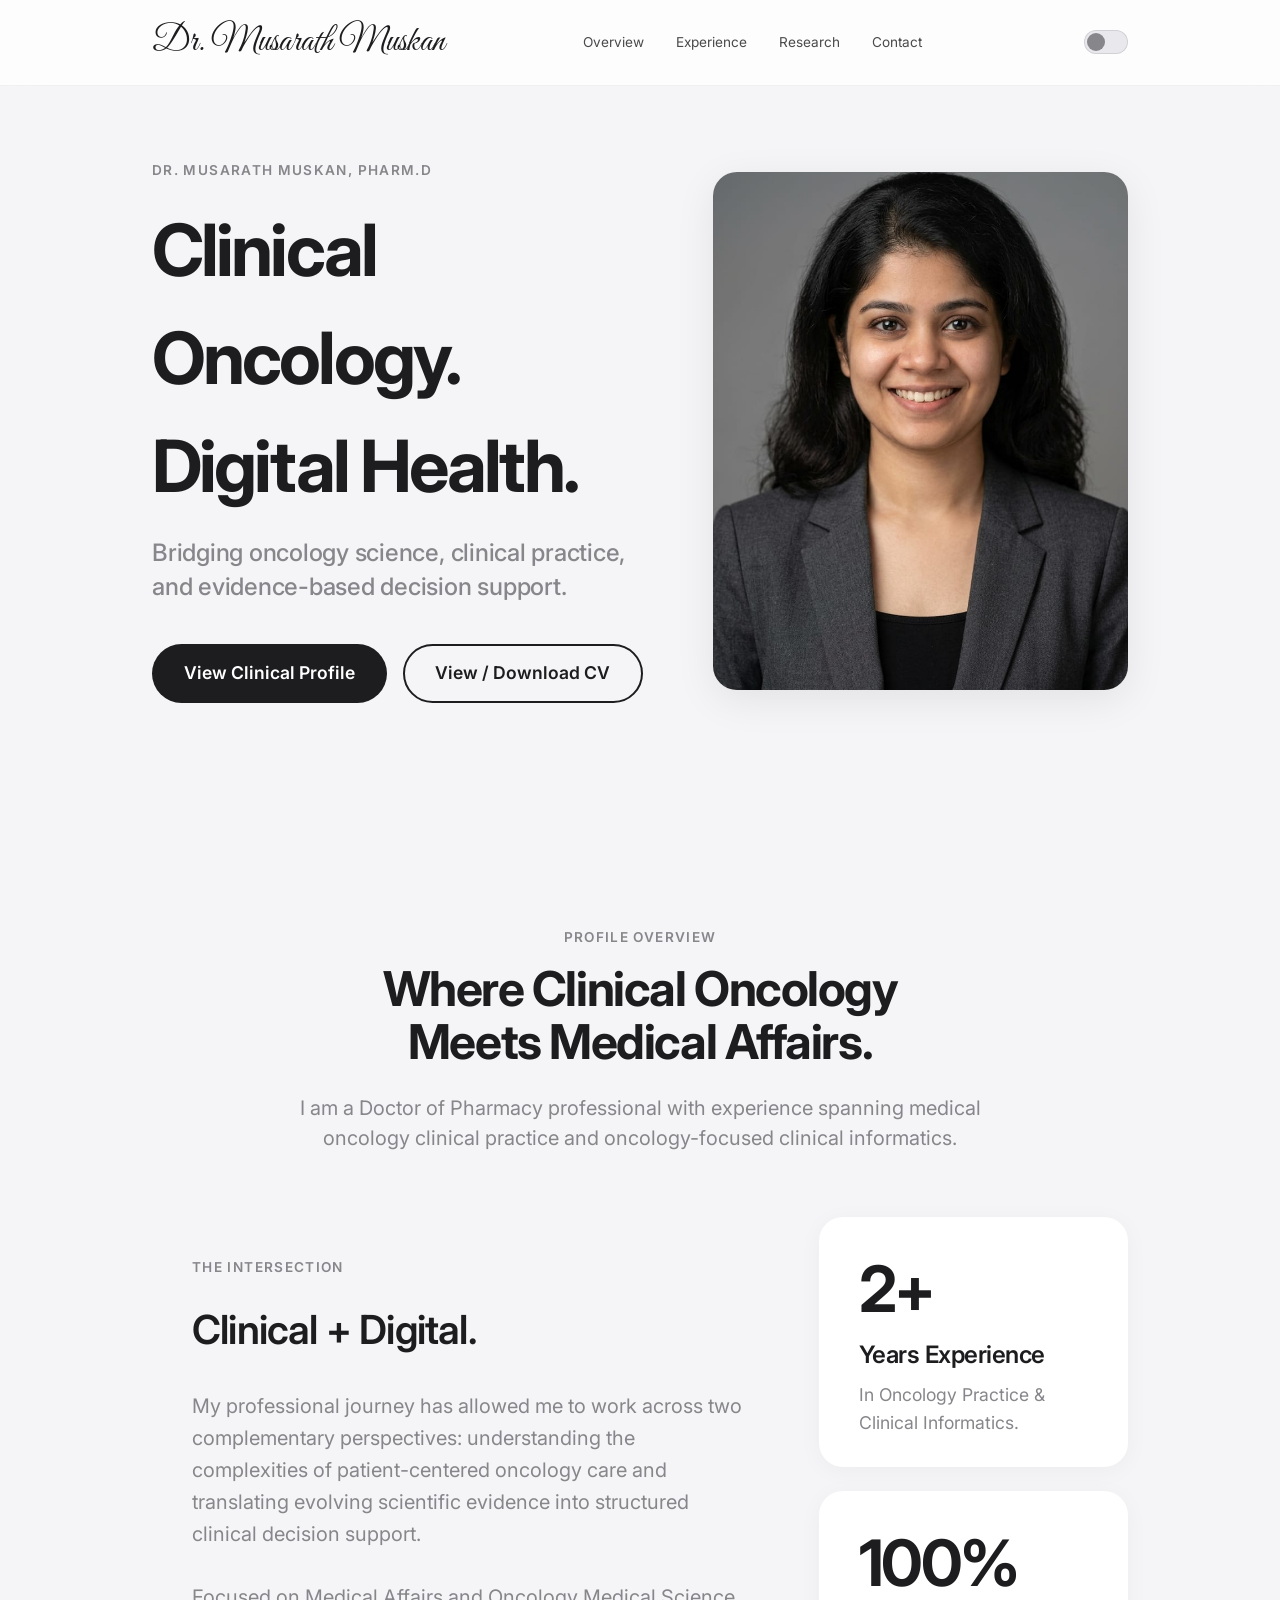
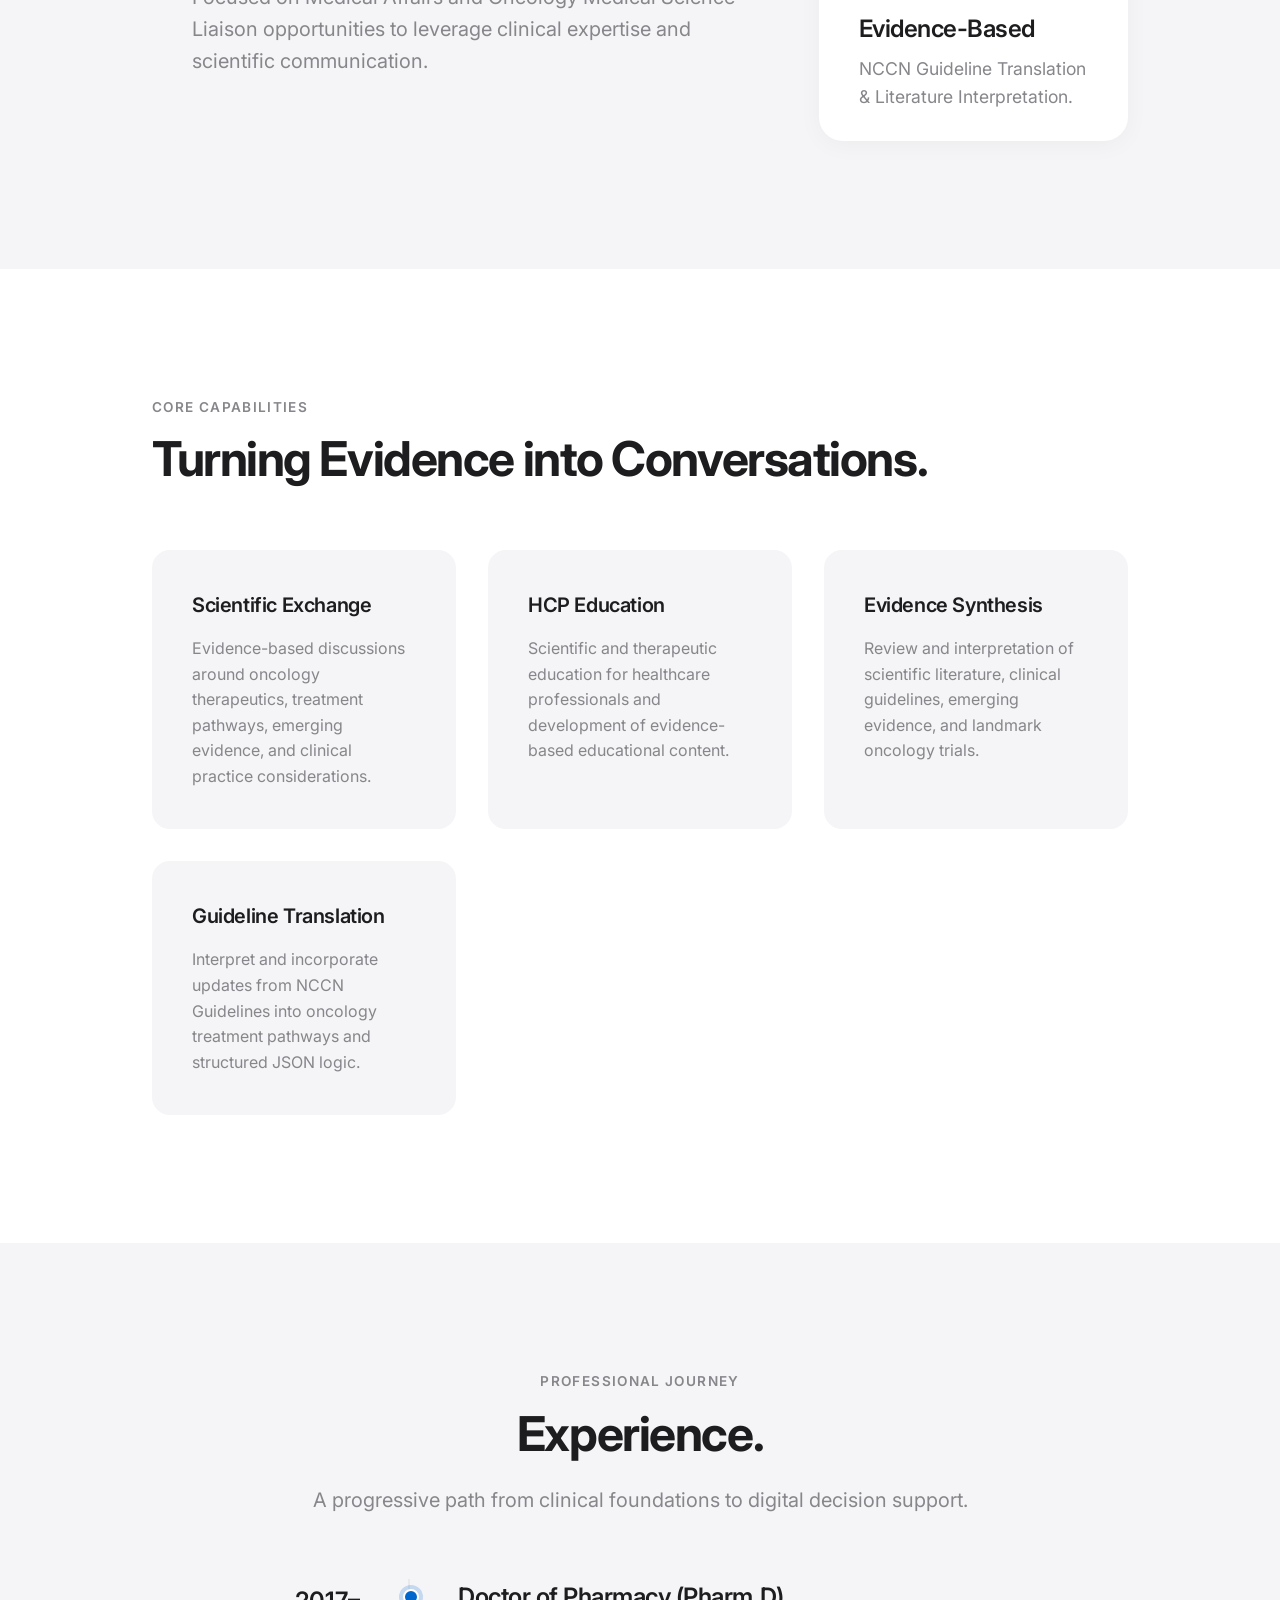
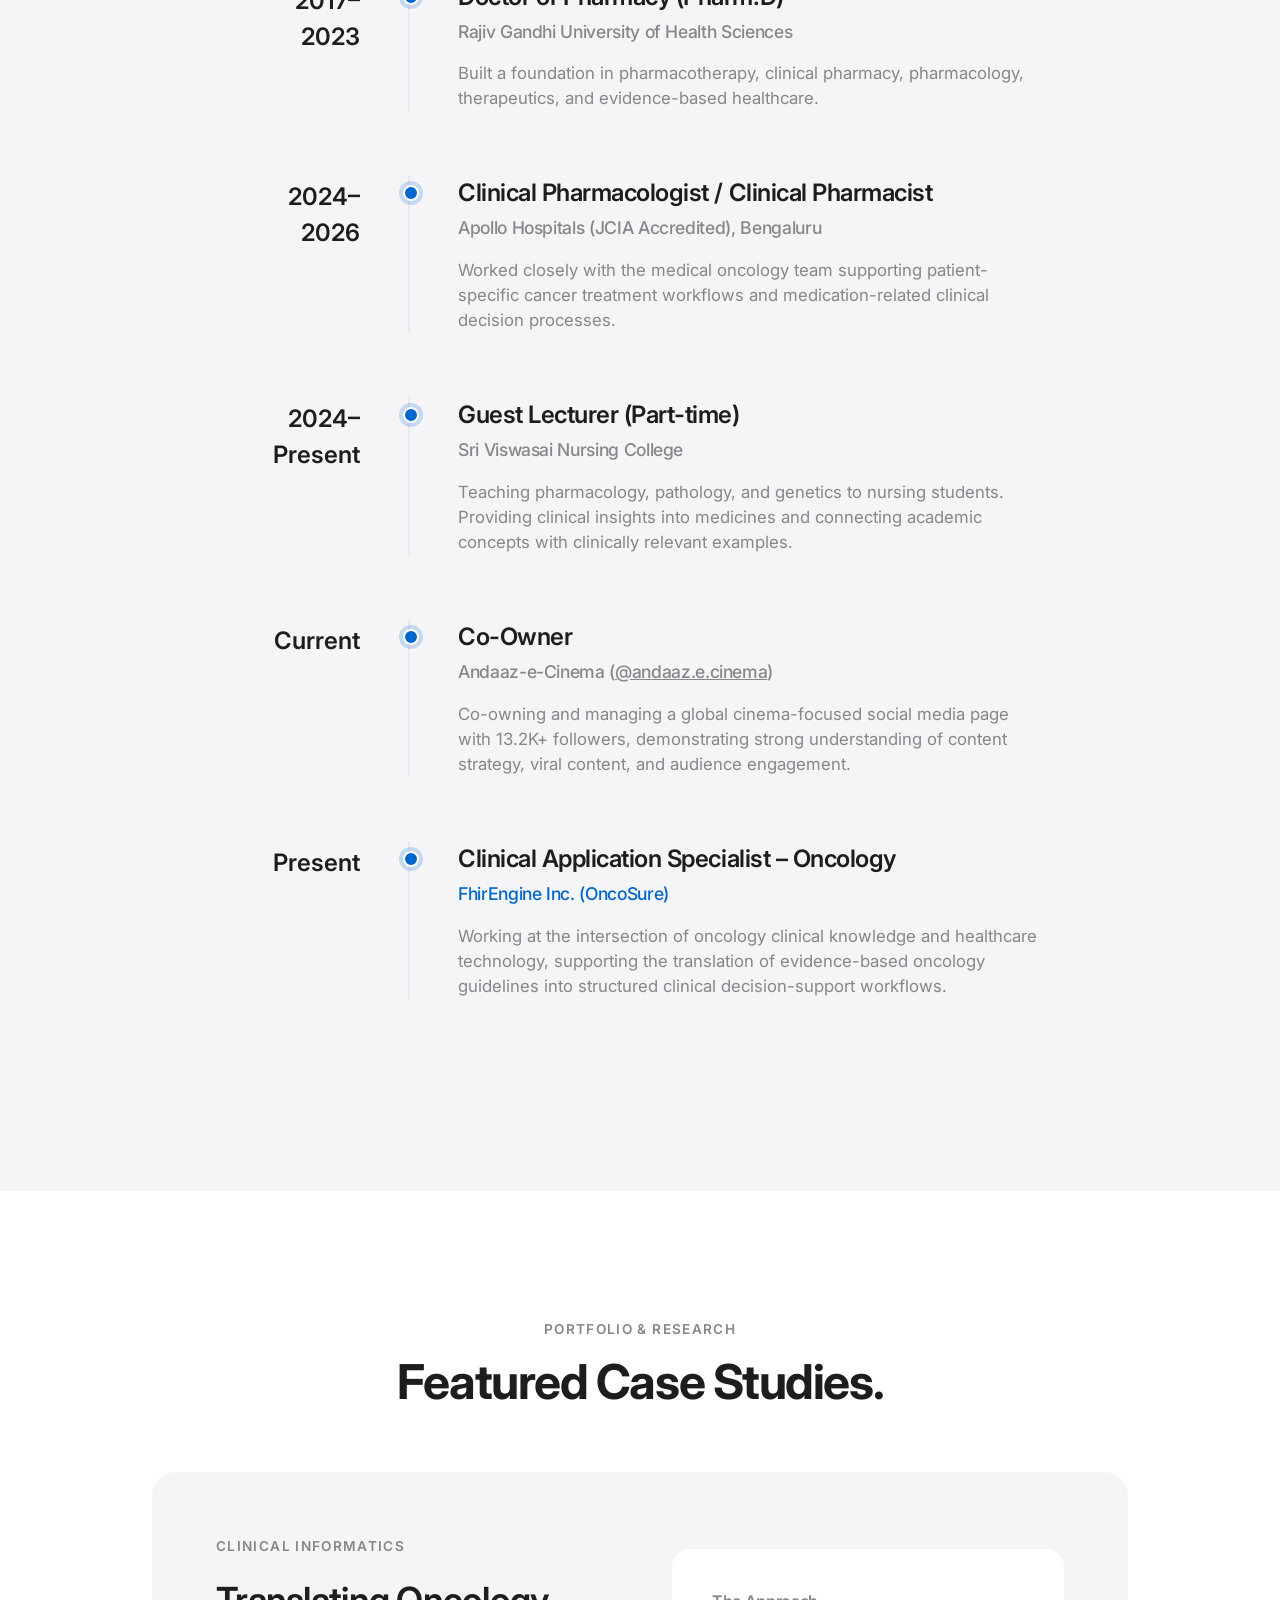
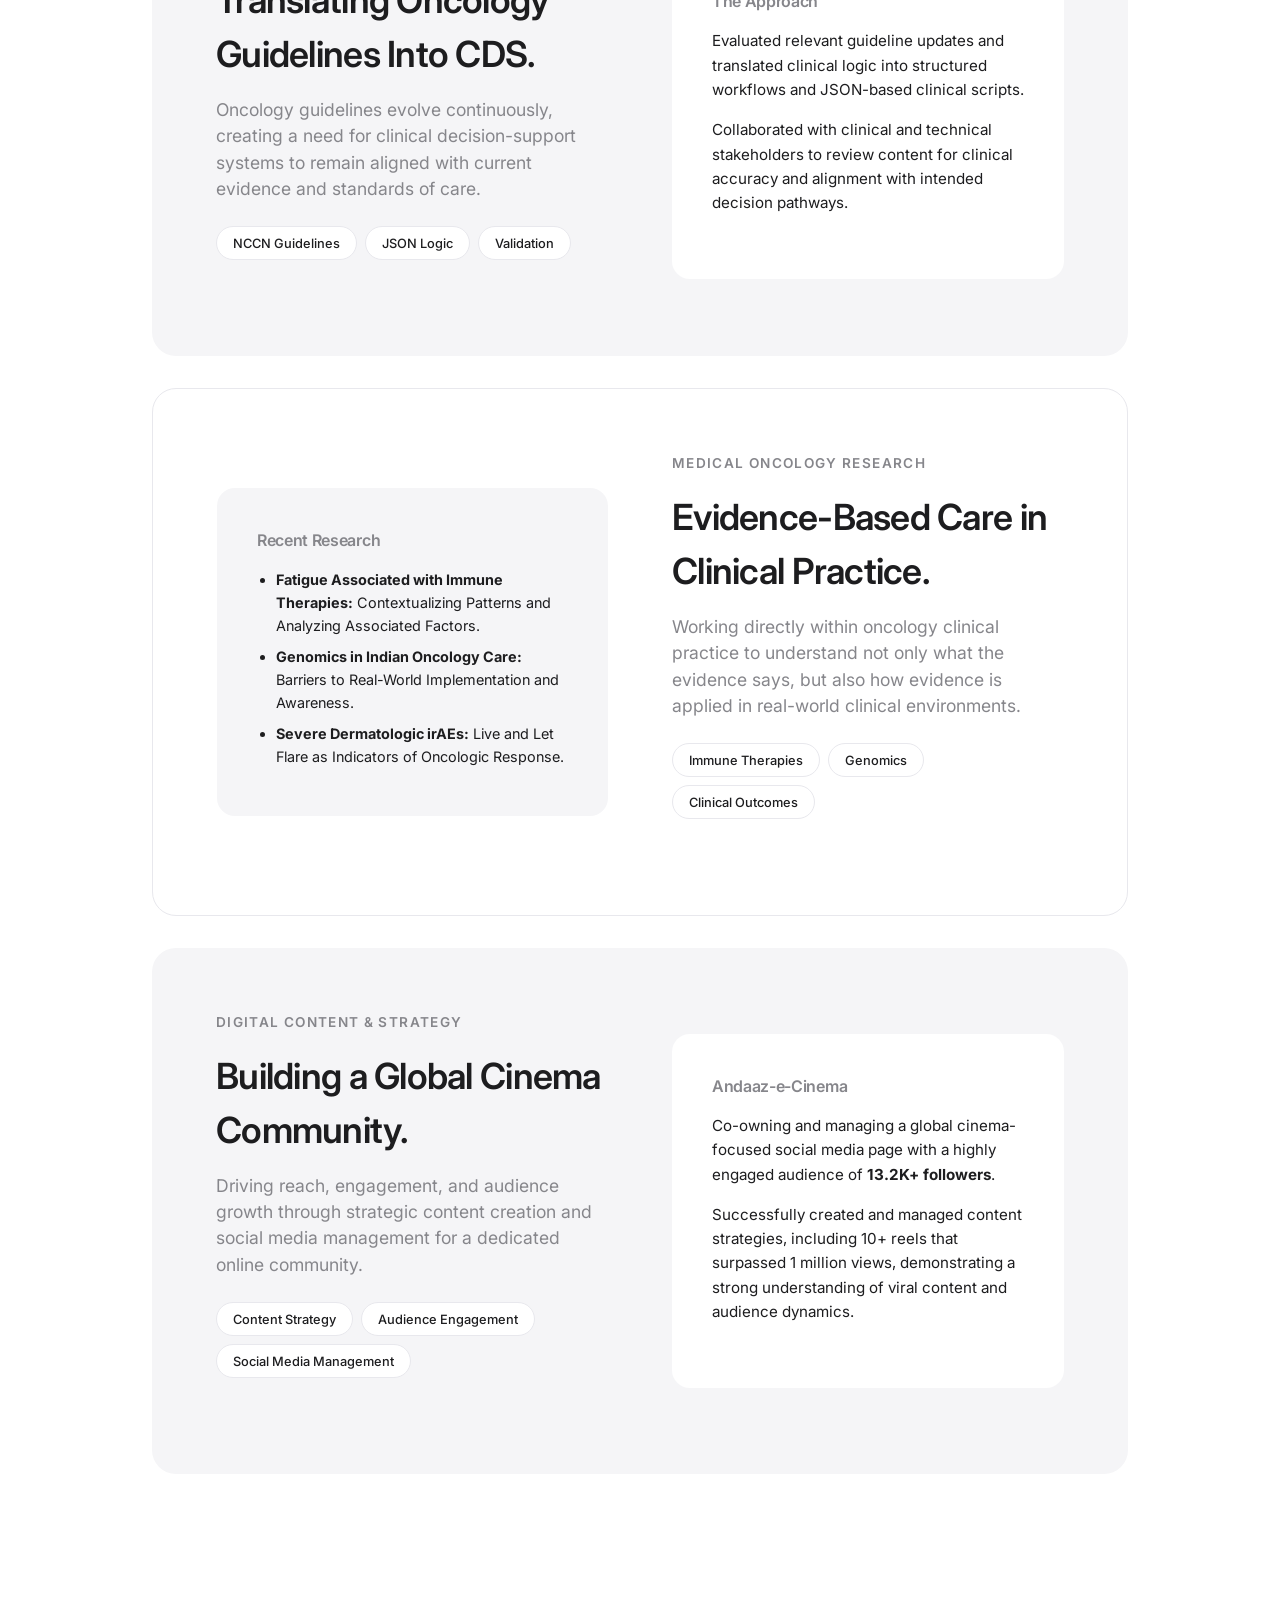
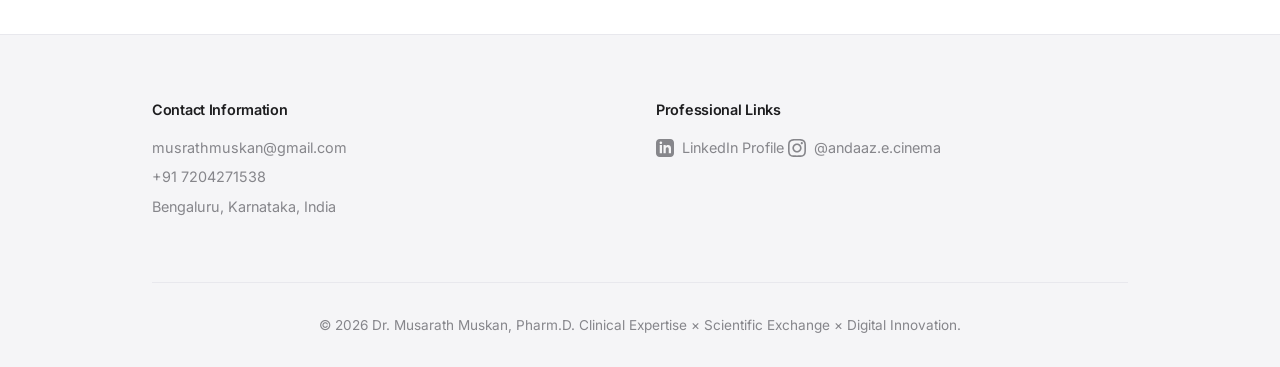
==== commit 2fa327b0: "Enhance portfolio: sync with PDF, add SVG icons, and Great Vibes signature font" ====
--- a/index.html
+++ b/index.html
@@ -11,9 +11,12 @@
     <meta property="og:title" content="Dr. Musarath Muskan | Clinical Oncology & Digital Health">
     <meta property="og:description" content="Portfolio of Dr. Musarath Muskan, Pharm.D. Bridging oncology science, clinical practice, and evidence-based decision support.">
     <meta property="og:image" content="assets/profile.png">
-
-    <link href="https://fonts.googleapis.com/css2?family=Inter:wght@400;500;600;700&display=swap" rel="stylesheet">
-    <link rel="stylesheet" href="styles.css">
+    
+    <!-- Favicon -->
+    <link rel="icon" href="data:image/svg+xml,<svg xmlns=%22http://www.w3.org/2000/svg%22 viewBox=%220 0 100 100%22><text y=%22.9em%22 font-size=%2290%22>⚕️</text></svg>">
+
+    <link href="https://fonts.googleapis.com/css2?family=Great+Vibes&family=Inter:wght@400;500;600;700&display=swap" rel="stylesheet">
+    <link rel="stylesheet" href="styles.css?v=2">
 </head>
 <body>
 
@@ -140,6 +143,22 @@
                             <p>Worked closely with the medical oncology team supporting patient-specific cancer treatment workflows and medication-related clinical decision processes.</p>
                         </div>
                     </div>
+                    <div class="journey-item reveal">
+                        <div class="journey-year">2024–Present</div>
+                        <div class="journey-content">
+                            <h3>Guest Lecturer (Part-time)</h3>
+                            <h4>Sri Viswasai Nursing College</h4>
+                            <p>Teaching pharmacology, pathology, and genetics to nursing students. Providing clinical insights into medicines and connecting academic concepts with clinically relevant examples.</p>
+                        </div>
+                    </div>
+                    <div class="journey-item reveal">
+                        <div class="journey-year">Current</div>
+                        <div class="journey-content">
+                            <h3>Co-Owner</h3>
+                            <h4>Andaaz-e-Cinema (<a href="https://www.instagram.com/andaaz.e.cinema/" target="_blank" style="color: inherit; text-decoration: underline;">@andaaz.e.cinema</a>)</h4>
+                            <p>Co-owning and managing a global cinema-focused social media page with 13.2K+ followers, demonstrating strong understanding of content strategy, viral content, and audience engagement.</p>
+                        </div>
+                    </div>
                     <div class="journey-item active reveal">
                         <div class="journey-year">Present</div>
                         <div class="journey-content">
@@ -199,6 +218,27 @@
                             <span class="case-tag">Immune Therapies</span>
                             <span class="case-tag">Genomics</span>
                             <span class="case-tag">Clinical Outcomes</span>
+                        </div>
+                    </div>
+                </div>
+
+                <!-- Case 3 -->
+                <div class="case-study reveal">
+                    <div>
+                        <span class="eyebrow">Digital Content & Strategy</span>
+                        <h3>Building a Global Cinema Community.</h3>
+                        <p>Driving reach, engagement, and audience growth through strategic content creation and social media management for a dedicated online community.</p>
+                        <div class="case-tags">
+                            <span class="case-tag">Content Strategy</span>
+                            <span class="case-tag">Audience Engagement</span>
+                            <span class="case-tag">Social Media Management</span>
+                        </div>
+                    </div>
+                    <div>
+                        <div class="info-card" style="background: var(--bg-card);">
+                            <h4 style="font-size: 1rem; color: var(--text-secondary);">Andaaz-e-Cinema</h4>
+                            <p style="font-size: 0.95rem; margin-bottom: 1rem; color: var(--text-primary);">Co-owning and managing a global cinema-focused social media page with a highly engaged audience of <strong>13.2K+ followers</strong>.</p>
+                            <p style="font-size: 0.95rem; color: var(--text-primary);">Successfully created and managed content strategies, including 10+ reels that surpassed 1 million views, demonstrating a strong understanding of viral content and audience dynamics.</p>
                         </div>
                     </div>
                 </div>
@@ -217,7 +257,14 @@
                 </div>
                 <div class="footer-col">
                     <h4>Professional Links</h4>
-                    <a href="https://www.linkedin.com/in/dr-musarath-muskan-1335891b9/" target="_blank">LinkedIn Profile</a>
+                    <a href="https://www.linkedin.com/in/dr-musarath-muskan-1335891b9/" target="_blank" style="display: inline-flex; align-items: center; gap: 0.5rem; margin-bottom: 0.5rem;">
+                        <svg width="18" height="18" viewBox="0 0 24 24" fill="currentColor"><path d="M19 0h-14c-2.761 0-5 2.239-5 5v14c0 2.761 2.239 5 5 5h14c2.762 0 5-2.239 5-5v-14c0-2.761-2.238-5-5-5zm-11 19h-3v-11h3v11zm-1.5-12.268c-.966 0-1.75-.79-1.75-1.764s.784-1.764 1.75-1.764 1.75.79 1.75 1.764-.783 1.764-1.75 1.764zm13.5 12.268h-3v-5.604c0-3.368-4-3.113-4 0v5.604h-3v-11h3v1.765c1.396-2.586 7-2.777 7 2.476v6.759z"/></svg>
+                        LinkedIn Profile
+                    </a>
+                    <a href="https://www.instagram.com/andaaz.e.cinema/" target="_blank" id="ig-link" style="display: inline-flex; align-items: center; gap: 0.5rem;">
+                        <svg width="18" height="18" viewBox="0 0 24 24" fill="currentColor"><path d="M12 2.163c3.204 0 3.584.012 4.85.07 3.252.148 4.771 1.691 4.919 4.919.058 1.265.069 1.645.069 4.849 0 3.205-.012 3.584-.069 4.849-.149 3.225-1.664 4.771-4.919 4.919-1.266.058-1.644.07-4.85.07-3.204 0-3.584-.012-4.849-.07-3.26-.149-4.771-1.699-4.919-4.92-.058-1.265-.07-1.644-.07-4.849 0-3.204.013-3.583.07-4.849.149-3.227 1.664-4.771 4.919-4.919 1.266-.057 1.645-.069 4.849-.069zm0-2.163c-3.259 0-3.667.014-4.947.072-4.358.2-6.78 2.618-6.98 6.98-.059 1.281-.073 1.689-.073 4.948 0 3.259.014 3.668.072 4.948.2 4.358 2.618 6.78 6.98 6.98 1.281.058 1.689.072 4.948.072 3.259 0 3.668-.014 4.948-.072 4.354-.2 6.782-2.618 6.979-6.98.059-1.28.073-1.689.073-4.948 0-3.259-.014-3.667-.072-4.947-.196-4.354-2.617-6.78-6.979-6.98-1.281-.059-1.69-.073-4.949-.073zm0 5.838c-3.403 0-6.162 2.759-6.162 6.162s2.759 6.163 6.162 6.163 6.162-2.759 6.162-6.163c0-3.403-2.759-6.162-6.162-6.162zm0 10.162c-2.209 0-4-1.79-4-4 0-2.209 1.791-4 4-4s4 1.791 4 4c0 2.21-1.791 4-4 4zm6.406-11.845c-.796 0-1.441.645-1.441 1.44s.645 1.44 1.441 1.44c.795 0 1.439-.645 1.439-1.44s-.644-1.44-1.439-1.44z"/></svg>
+                        @andaaz.e.cinema
+                    </a>
                 </div>
             </div>
             <div class="footer-bottom">
--- a/styles.css
+++ b/styles.css
@@ -156,10 +156,11 @@
 }
 
 .nav-logo {
-    font-size: 1.25rem;
-    font-weight: 600;
-    color: var(--text-primary);
-    letter-spacing: -0.02em;
+    font-family: 'Great Vibes', cursive;
+    font-size: 2.2rem;
+    font-weight: 400;
+    color: var(--text-primary);
+    letter-spacing: 0;
 }
 
 .nav-links {
@@ -577,7 +578,7 @@
     .hero-grid { gap: 2rem; }
     .hero-content { text-align: center; }
     .hero-content .eyebrow { text-align: center !important; }
-    .hero-actions { justify-content: center; }
+    .hero-actions { justify-content: center; flex-direction: column; }
     .bento-card.large { grid-column: span 1; grid-row: auto; }
     .hero-title { font-size: 2.5rem; }
     .hero-subtitle { font-size: 1.15rem; }
